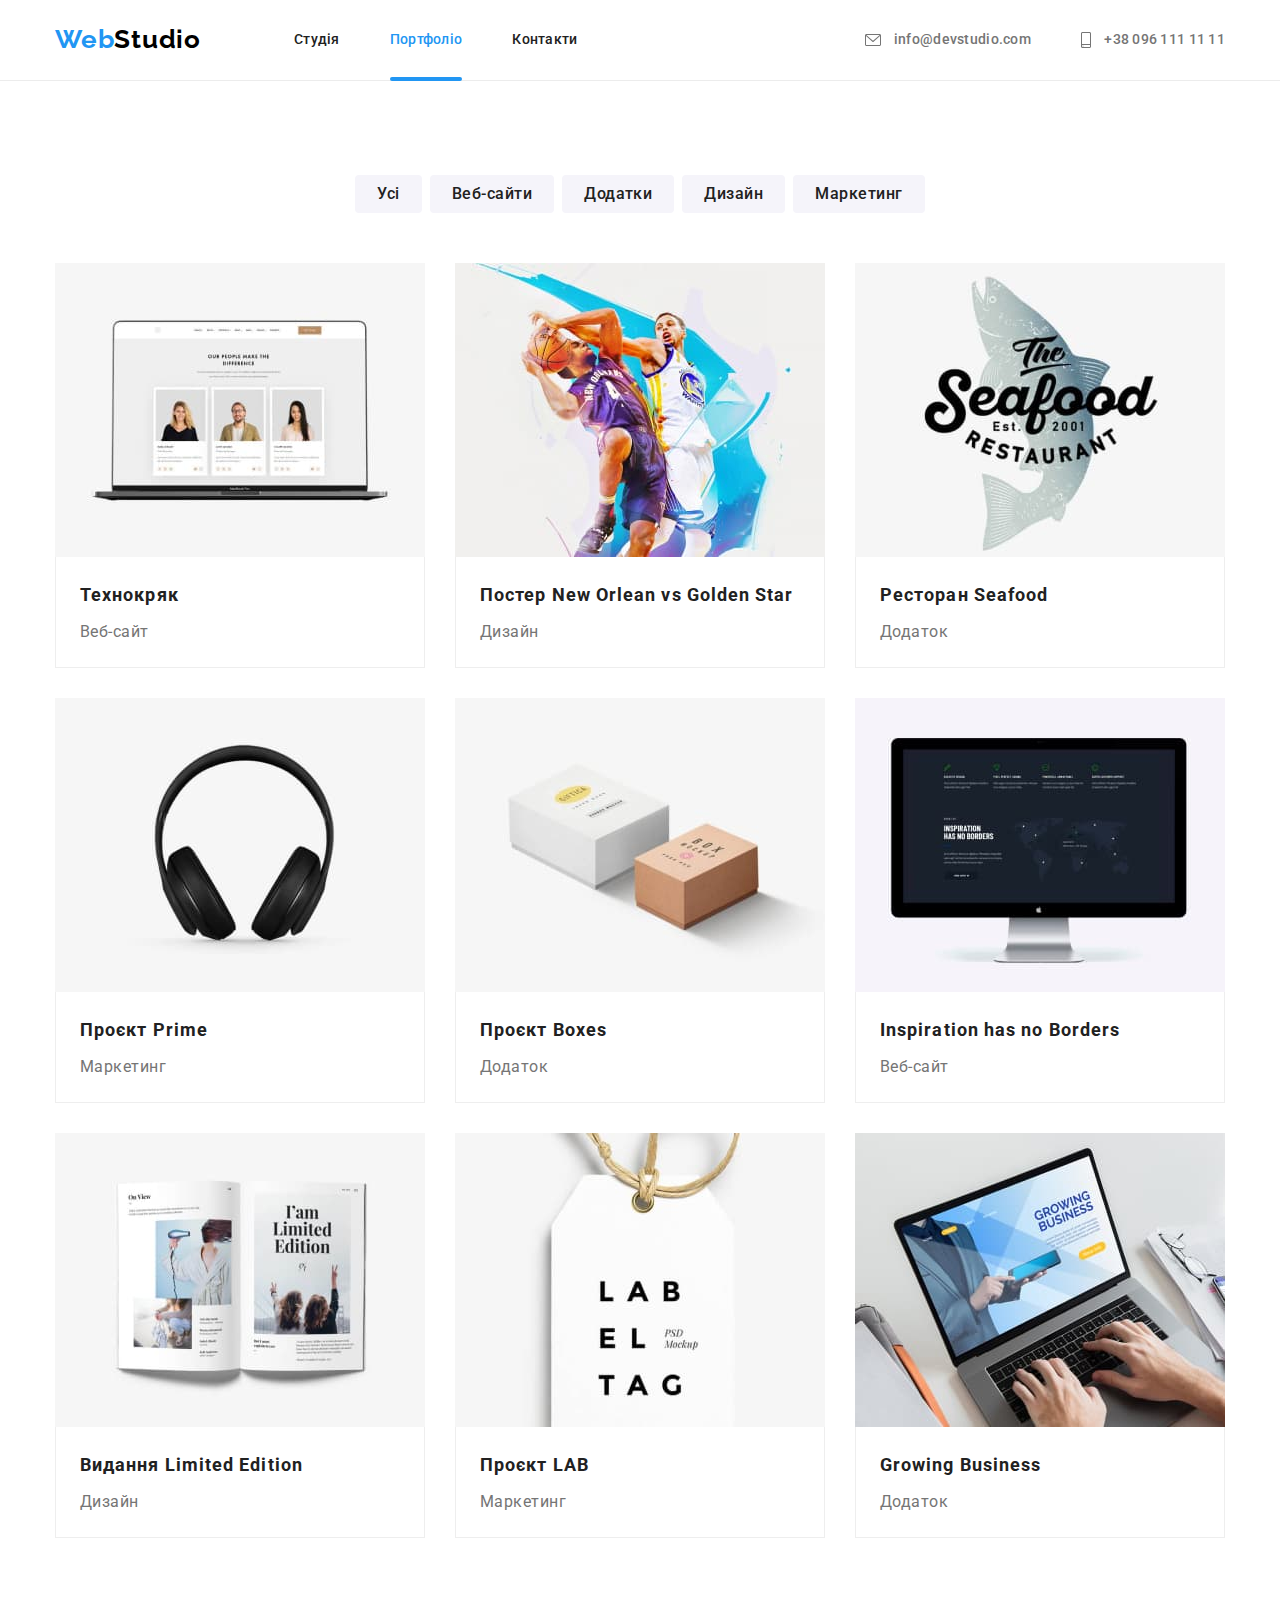
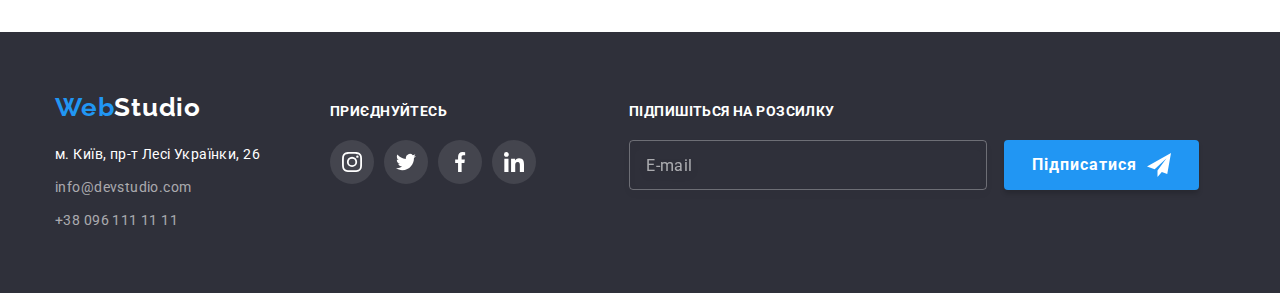
==== portfolio.html @ 767d123f "change html and css with bem" ====
<!DOCTYPE html>
<html lang="uk">

<head>
    <meta charset="UTF-8">
    <meta http-equiv="X-UA-Compatible" content="IE=edge">
    <meta name="viewport" content="width=device-width, initial-scale=1.0">
    <title>Portfolio</title>
    <link rel="preconnect" href="https://fonts.googleapis.com">
    <link rel="preconnect" href="https://fonts.gstatic.com" crossorigin>
    <link
        href="https://fonts.googleapis.com/css2?family=Raleway:wght@700&family=Roboto:wght@400;500;700;900&display=swap"
        rel="stylesheet">
    <link rel="stylesheet"
        href="https://cdnjs.cloudflare.com/ajax/libs/modern-normalize/1.0.0/modern-normalize.min.css">
    <link rel="stylesheet" href="./css/styles.css">

</head>

<body>
    <header class="header">
        <div class="container conteiner--nav">
            <!--Логотип та інша навігація-->
            <nav class="site-nav">
                <a class="logo logo--header" href="./index.html"><span class="logo__part">Web</span>Studio</a>
                <ul class="site-nav__list">
                    <li class="site-nav__item"><a class="site-nav__link" href="./index.html">Студія</a></li>
                    <li class="site-nav__item"><a class="site-nav__link current" href="./portfolio.html">Портфоліо</a></li>
                    <li class="site-nav__item"><a class="site-nav__link" href="#">Контакти</a></li>
                </ul>
            </nav>
            <!--Контакти-->
            <ul class="contacts">
                <li class="contacts__item">
                    <a class="contacts__link" href="mailto:info@devstudio.com">
                        <svg class="contacts__icon" width="16" height="12">
                            <use href="./images/icons.svg#icon-envelope"></use>
                        </svg>
                        info@devstudio.com
                    </a>
                </li>
                <li class="contacts__item">
                    <a class="contacts__link" href="tel:+380961111111">
                        <svg class="contacts__icon" width="10px" height="16px">
                            <use href="./images/icons.svg#icon-smartphone"></use>
                        </svg>
                        +38 096 111 11 11
                    </a>
                </li>
            </ul>
        </div>
    </header>
    <main>
        <section class="section">
            <div class="container">
                <!-- Фільтр -->
                <h1 class="visually-hidden">Портфоліо</h1>
                <ul class="project__filter">
                    <li><button class="button button--select" type="button">Усі</button></li>
                    <li><button class="button button--select" type="button">Веб-сайти</button></li>
                    <li><button class="button button--select" type="button">Додатки</button></li>
                    <li><button class="button button--select" type="button">Дизайн</button></li>
                    <li><button class="button button--select" type="button">Маркетинг</button></li>
                </ul>
                <!-- Картки проектів -->
                <ul class="project__portfolio">
                    <li class="project__item">
                        <a class="project__link" href="#">
                            <div class="project__thumb">
                                <p class="project__discription">Ресурс пропонує комплексні пропозиції з різним рівнем функціоналу та сервісів. Все це дозволить відвідувачу отримати вичерпні відомості про компанію чи приватну особу.</p>
                                <img src="./images/tehnokryak.jpg" alt="Зображення веб-сайту технокряк" width="370">
                            </div>
                            <div class="project__wrapper">
                                <h2 class="project__name">Технокряк</h2>
                                <p class="project__type">Веб-сайт</p>
                            </div>
                        </a>
                    </li>
                    <li class="project__item">
                        <a class="project__link" href="#">
                            <div class="project__thumb">
                                <p class="project__discription">Ресурс пропонує комплексні пропозиції з різним рівнем функціоналу та сервісів. Все це дозволить відвідувачу отримати вичерпні відомості про компанію чи приватну особу.</p>
                                <img src="./images/poster.jpg" alt="Дизайн постеру баскетболісти" width="370">
                            </div>
                            <div class="project__wrapper">
                                <h2 class="project__name">Постер New Orlean vs Golden Star</h2>
                                <p class="project__type">Дизайн</p>
                            </div>
                        </a>
                    </li>
                    <li class="project__item">
                        <a class="project__link" href="#">
                            <div class="project__thumb">
                                <p class="project__discription">Ресурс пропонує комплексні пропозиції з різним рівнем функціоналу та сервісів. Все це дозволить відвідувачу отримати вичерпні відомості про компанію чи приватну особу.</p>
                                <img src="./images/seefood.jpg" alt="Логотип ресторану" width="370">
                            </div>
                            <div class="project__wrapper">
                                <h2 class="project__name">Ресторан Seafood</h2>
                                <p class="project__type">Додаток</p>
                            </div>
                        </a>
                    </li>
                    <li class="project__item">
                        <a class="project__link" href="#">
                            <div class="project__thumb">
                                <p class="project__discription">Ресурс пропонує комплексні пропозиції з різним рівнем функціоналу та сервісів. Все це дозволить відвідувачу отримати вичерпні відомості про компанію чи приватну особу.</p>
                                <img src="./images/prime.jpg" alt="Навушники" width="370">
                            </div>
                            <div class="project__wrapper">
                                <h2 class="project__name">Проєкт Prime</h2>
                                <p class="project__type">Маркетинг</p>
                            </div>
                        </a>
                    </li>
                    <li class="project__item">
                        <a class="project__link" href="#">
                            <div class="project__thumb">
                                <p class="project__discription">Ресурс пропонує комплексні пропозиції з різним рівнем функціоналу та сервісів. Все це дозволить відвідувачу отримати вичерпні відомості про компанію чи приватну особу.</p>
                                <img src="./images/boxes.jpg" alt="Коробки" width="370">
                            </div>
                            <div class="project__wrapper">
                                <h2 class="project__name">Проєкт Boxes</h2>
                                <p class="project__type">Додаток</p>
                            </div>
                        </a>
                    </li>
                    <li class="project-item">
                        <a class="project__link" href="#">
                            <div class="project__thumb">
                                <p class="project__discription">Ресурс пропонує комплексні пропозиції з різним рівнем функціоналу та сервісів. Все це дозволить відвідувачу отримати вичерпні відомості про компанію чи приватну особу.</p>
                                <img src="./images/inspirations.jpg" alt="Веб-сайт на екрані монітора" width="370">
                            </div>
                            <div class="project__wrapper">
                                <h2 class="project__name">Inspiration has no Borders</h2>
                                <p class="project__type">Веб-сайт</p>
                            </div>
                        </a>
                    </li>
                    <li class="project__item">
                        <a class="project__link" href="#">
                            <div class="project__thumb">
                                <p class="project__discription">Ресурс пропонує комплексні пропозиції з різним рівнем функціоналу та сервісів. Все це дозволить відвідувачу отримати вичерпні відомості про компанію чи приватну особу.</p>
                                <img src="./images/edition.jpg" alt="Дизайн друкованого видання" width="370">
                            </div>
                            <div class="project__wrapper">
                                <h2 class="project__name">Видання Limited Edition</h2>
                                <p class="project__type">Дизайн</p>
                            </div>
                        </a>
                    </li>
                    <li class="project__item">
                        <a class="project__link" href="#">
                            <div class="project__thumb">
                                <p class="project__discription">Ресурс пропонує комплексні пропозиції з різним рівнем функціоналу та сервісів. Все це дозволить відвідувачу отримати вичерпні відомості про компанію чи приватну особу.</p>
                                <img src="./images/lab.jpg" alt="Зображення лейблу проєкту" width="370">
                            </div>
                            <div class="project__wrapper">
                                <h2 class="project__name">Проєкт LAB</h2>
                                <p class="project__type">Маркетинг</p>
                            </div>
                        </a>
                    </li>
                    <li class="project__item">
                        <a class="project__link" href="#">
                            <div class="project__thumb">
                                <p class="project__discription">Ресурс пропонує комплексні пропозиції з різним рівнем функціоналу та сервісів. Все це дозволить відвідувачу отримати вичерпні відомості про компанію чи приватну особу.</p>
                                <img src="./images/growing.jpg" alt="Зображення додатку про бізнес" width="370">
                            </div>
                            <div class="project__wrapper">
                                <h2 class="project__name">Growing Business</h2>
                                <p class="project__type">Додаток</p>
                            </div>
                        </a>
                    </li>
                </ul>
            </div>
        </section>
    </main>
    <footer class="footer">
        <div class="container">
            <div class="footer__content">
                <div>
                    <!--Логотип-->
                    <a class="logo logo--footer" href="./index.html"><span class="logo__part">Web</span>Studio</a>
                    <!--Адреса та контакти-->
                    <address class="address">
                    <ul class="address__list">
                        <li class="address__item">
                            <a class="address__map" href="https://goo.gl/maps/7AguyPVc6TsrLXyr5" target="_blank"
                                rel="noopener nofollow noreferrer">м. Київ, пр-т Лесі Українки, 26</a>
                        </li>
                        <li class="address__item">
                            <a class="address__contact" href="mailto:info@devstudio.com">info@devstudio.com</a>
                        </li>
                        <li class="address__item">
                            <a class="address__contact" href="tel:+380961111111">+38 096 111 11 11</a>
                        </li>
                    </ul>
                    </address> 
                </div>
                <div class="action">
                    <b class="action__title">приєднуйтесь</b>
                    <ul class="icon__list">
                        <li>
                            <a class="icon__network icon__network--footer" href="#" target="_blank" rel="noopener nofollow noreferrer" aria-label="Інстаграм">
                                <svg width="20px" height="20px">
                                    <use href="./images/icons.svg#icon-instagram"></use>
                                </svg>
                            </a>
                        </li>
                        <li>
                            <a class="icon__network icon__network--footer" href="#" target="_blank" rel="noopener nofollow noreferrer" aria-label="Твітер">
                                <svg width="20px" height="20px">
                                    <use href="./images/icons.svg#icon-twitter"></use>
                                </svg>
                            </a>
                        </li>
                        <li>
                            <a class="icon__network icon__network--footer" href="#" target="_blank" rel="noopener nofollow noreferrer" aria-label="Фейсбук">
                                <svg width="20px" height="20px">
                                    <use href="./images/icons.svg#icon-facebook"></use>
                                </svg>
                            </a>
                        </li>
                        <li>
                            <a class="icon__network icon__network--footer" href="#" target="_blank" rel="noopener nofollow noreferrer" aria-label="Лінкедін">
                                <svg width="20px" height="20px">
                                    <use href="./images/icons.svg#icon-linkedin"></use>
                                </svg>
                            </a>
                        </li>
                    </ul>
                </div>
                <div>
                    <form class="form">
                        <label class="form__label" for="mail">Підпишіться на розсилку</label>
                        <input class="form__input" id="mail" type="mail" name="mail" placeholder="E-mail">
                        <button class="button button--pic" type="submit">Підписатися</button> 
                    </form>
                </div>
            </div>        
        </div>
    </footer>     
</body>
</html>
---- css/styles.css ----
:root {
    --primary-bg-color: #FFFFFF;
    --secondary-bg-color: #F5F4FA;
    --hero-bg-color: #C4C4C4;
    --prymary-text-color: #212121;
    --secondary-text-color: #757575;
    --accent-color: #2196F3;
    --button-hover-color: #188CE8;
    --border-line: #ECECEC;
    --border-line-portfolio: #EEEEEE;
    --icon-color: #AFB1B8;
    --logo-accent: #000000;
    --footer-bg-color: #2F303A;
    --project-grid-gap: 30px;
    --cubic-bezier: cubic-bezier(0.4, 0, 0.2, 1);
}

body {
    font-family: "Roboto", "Montserrat", "Open Sans", sans-serif;
    color: var(--prymary-text-color);
    background-color: var(--primary-bg-color);
}

h1,
h2,
h3,
h4,
h5,
h6,
p,
ul {
    margin: 0;
}

ul {
    padding-left: 0;
}

img {
    display: block;
    max-width: 100%;
}

.header {
    border-bottom: 1px solid var(--border-line);
}

.container {
    width: 1200px;
    margin: 0 auto;
    padding-left: 15px;
    padding-right: 15px;
}

/* Хедер */
.conteiner--nav {
    display: flex;
    align-items: center;
}

.logo {
    text-decoration: none;
    font-family: "Raleway";
    font-weight: 700;
    font-size: 26px;
    line-height: 1.19;
    letter-spacing: 0.03em;
    color: var(--logo-accent);
}

.logo__part {
    color: var(--accent-color);
}

.logo--header {
    padding-top: 24px;
    padding-bottom: 25px;
}

/* Навігація хедер */
.site-nav {
    display: flex;
} 

.site-nav__list, 
.contacts {
    display: flex;
    list-style: none;
    column-gap: 50px;
}

.site-nav__list {
    margin-left: 93px;
}

.site-nav__link,
.contacts__link {
    display: block;
    padding: 32px 0;
    text-decoration: none;
    font-weight: 500;
    font-size: 14px;
    line-height: 1.14;
    letter-spacing: 0.02em;
    color: var(--prymary-text-color);
    transition: fill 250ms var(--cubic-bezier), 
        color 250ms var(--cubic-bezier);
}

.current {
    position: relative;
    color: var(--accent-color);
}

.site-nav__link.current::after {
    display: inline-block;
    content: " ";
    position: absolute;
    bottom: 0;
    left: 0;
    width: 100%;
    height: 4px;
    background: #2196F3;
    border-radius: 2px;
    transform: translateY(1px);
}

/* Контакти хедер */
.contacts__link {
    fill: var(--secondary-text-color);
    color: var(--secondary-text-color);
}

.contacts {
    margin-left: auto;
}

.site-nav__link:hover,
.site-nav__link:focus {
    color: var(--accent-color);
}

.contacts__icon {
    color: currentColor;
    vertical-align: middle;
    margin-right: 10px;
}

.contacts__link:hover,
.contacts__link:focus {
    fill: var(--accent-color);
    color: var(--accent-color);
}

/* Герой */
.section {
    padding: 94px 0;
}

.section--hero {
    padding: 200px 0;
    text-align: center;
}

.overlay {
    max-width: 1600px;
    height: 600px;
    margin-left: auto;
    margin-right: auto;
    background-color: var(--hero-bg-color);
    background-image: linear-gradient(rgb(47, 48, 58, 0.4), rgb(47, 48, 58, 0.4)),
        url(../images/heroimg.jpg);
}

.hero__title {
    width: 696px;
    margin-left: auto;
    margin-right: auto;
    margin-bottom: 30px;
    font-weight: 900;
    font-size: 44px;
    line-height: 1.36;
    letter-spacing: 0.06em;
    text-transform: uppercase;
    color: var(--primary-bg-color);
}

.button {
    padding: 10px 32px;
    border-radius: 4px;
    font-weight: 700;
    font-size: 16px;
    line-height: 1.88;
    letter-spacing: 0.06em;
    color: var(--primary-bg-color);
    background-color: var(--accent-color);
    box-shadow: 0px 4px 4px rgba(0, 0, 0, 0.15);
    border: transparent;
    cursor: pointer;
    transition: background-color 250ms var(--cubic-bezier);
}

.button:hover,
.button:focus {
    background-color: var(--button-hover-color);
}

/* Переваги компанії */
.section--feature {
    padding-bottom: calc(94px/2);
}

.visually-hidden {
    position: absolute;
    width: 1px;
    height: 1px;
    margin: -1px;
    border: 0;
    padding: 0;
    clip: rect (0 0 0 0);
    overflow: hidden;
}

.feature__icon {
    display: flex;
    align-items: center;
    justify-content: center;
    width: 270px;
    height: 120px;
    background-color: var(--secondary-bg-color);
    border-radius: 4px;
}

.feature__list,
.work__list,
.team__list {
    display: flex;
    list-style: none;
    gap: var(--project-grid-gap);
}

.feature__content {
    padding-top: 30px ;
}

.feature__item {
    flex-basis: calc((100%-90px)/4);
}

.feature__title {
    margin-bottom: 10px;
    font-size: 14px;
    line-height: 1.14;
    letter-spacing: 0.03em;
    text-transform: uppercase;
    color: var(--prymary-text-color);
}

.feature__discription {
    font-size: 14px;
    line-height: 1.71;
    letter-spacing: 0.03em;
    color: var(--secondary-text-color);
}

/* Чим ми займаємося */
.section--work {
    padding-top: calc(94px/2);
}

.work__title,
.team__title {
    margin-bottom: 50px;
    font-size: 36px;
    line-height: 1.17;
    text-align: center;
    letter-spacing: 0.03em;
    color: var(--prymary-text-color);
}

.work__thumb {
    width: 370px;
    height: 294px;
    position: relative;
}

.work__about {
    position: absolute;
    width: 370px;
    height: 70px;
    bottom: 0;
    left: 0;
    text-align: center;
    padding: 27px 10px;
    font-weight: 700;
    font-size: 14px;
    line-height: 1.14;
    text-align: center;
    letter-spacing: 0.03em;
    text-transform: uppercase;
    color: var(--primary-bg-color);
    background-color: rgba(47, 48, 58, 0.8);
}

/* Наша команда */
.section--team {
    background-color: var(--secondary-bg-color);
}

.team__item {
    text-align: center;
    background: var(--primary-bg-color);
    box-shadow: 0px 1px 3px rgba(0, 0, 0, 0.12), 
        0px 1px 1px rgba(0, 0, 0, 0.14), 
        0px 2px 1px rgba(0, 0, 0, 0.2);
    border-radius: 0px 0px 4px 4px;
}

.team__wrapper {
    padding: 30px 32px;
}
.team__list {
    flex-wrap: wrap;
}
.team__name {
    margin-bottom: 10px;
    font-weight: 500;
    font-size: 16px;
    line-height: 1.19;
    letter-spacing: 0.03em;
    color: var(--prymary-text-color);
}

.team__position {
    margin-bottom: 16px;
    font-size: 16px;
    line-height: 1.19;
    letter-spacing: 0.03em;
    color: var(--secondary-text-color);
}

.icon__list {
    list-style: none;
    display: flex;
    gap: 10px;
}

.icon__network {
    display: flex;
    align-items: center;
    justify-content: center;
    width: 44px;
    height: 44px;
    border-radius: 50%;  
    fill: var(--icon-color);
    transition: background-color 250ms var(--cubic-bezier), 
        fill 250ms var(--cubic-bezier);
} 

.icon__network:hover,
.icon__network:focus {
    background-color: var(--accent-color);
    fill: var(--primary-bg-color);
}

/* Постійні клієнти */
.client__title {
    margin-bottom: 50px;
    font-size: 36px;
    line-height: 1.17;
    text-align: center;
    letter-spacing: 0.03em;
    color: var(--prymary-text-color);
}

.client__list {
    list-style: none;
    display: flex;
    gap: 30px;
}

.client__icon {
    display: flex;
    align-items: center;
    justify-content: center;
    width: 170px;
    height: 92px;
    border: 1px solid var(--icon-color);
    border-radius: 4px;
    fill: var(--icon-color);
    transition: fill 250ms var(--cubic-bezier),
         border 250ms var(--cubic-bezier);
}

.client__icon:hover,
.client__icon:focus {
    fill: var(--accent-color);
    border: 1px solid var(--accent-color);
}

/* Футер */
.footer {
    padding: 60px 0;
    background-color: var(--footer-bg-color);
}

.footer__content {
    display: flex;
    align-items: baseline;
}

.footer__location {
    width: 231px;
}

.logo--footer {
    color: var(--primary-bg-color);
}

.address {
    margin-top: 20px;
}

.address__list {
    list-style: none;
}

.address__map,
.address__contact {
    font-size: 14px;
    line-height: 1.71;
    letter-spacing: 0.03em;
    text-decoration: none;
    font-style: normal;
}

.address__map {
    color: var(--primary-bg-color);
    transition: color 250ms var(--cubic-bezier);
}

.address__item:not(:first-child) {
    margin-top: 9px;
}

.address__contact {
    color: rgba(255, 255, 255, 0.6);
    transition: color 250ms var(--cubic-bezier);
}

.address__map:hover,
.address__map:focus,
.address__contact:hover,
.address__contact:focus {
    color: var(--accent-color);
}

.action {
    margin-left: 70px;
    margin-right: 93px;
} 

.action__title {
    display: block;
    margin-bottom: 20px;
    font-size: 14px;
    line-height: 1.14;
    letter-spacing: 0.03em;
    text-transform: uppercase;
    color: var(--primary-bg-color);
}

.form {
    width: 570px;
    position: relative;
}

.form__label {
    display: block;
    margin-bottom: 20px;
    font-weight: 700;
    font-size: 14px;
    line-height: 1.14;
    letter-spacing: 0.03em;
    text-transform: uppercase;
    color: var(--primary-bg-color); 
}

.form__input {
    width: 358px;
    height: 50px;
    padding: 15px 0 15px 16px;
    border: 1px solid rgba(255, 255, 255, 0.3);
    filter: drop-shadow(0px 4px 4px rgba(0, 0, 0, 0.15));
    border-radius: 4px;
    background-color: transparent;
    transition: border-color 250ms linear;
}

.form__input:hover,
.form__input:focus {
    border-color: var(--accent-color);
}

.form__input::placeholder {
    display: flex;
    align-items: center;
    font-size: 16px;
    line-height: 1.25;
    letter-spacing: 0.03em;
    color: rgba(255, 255, 255, 0.6);
}

.form__input:focus {
    color: var(--primary-bg-color);
    outline: var(--accent-color);
    padding-left: 16px;
    font-size: 16px;
    line-height: 1.25;
    letter-spacing: 0.03em;
}

.button--pic {
    position: absolute;
    bottom: 0;
    right: 0; 
    display: flex;
    align-items: center;
    text-align: center;
    padding: 10px 28px;
    background-color: var(--accent-color);
    box-shadow: 0px 4px 4px rgba(0, 0, 0, 0.15);
    border-radius: 4px;
    border: transparent;
    font-weight: 700;
    font-size: 16px;
    line-height: 1.88;
    letter-spacing: 0.06em;
    color: var(--primary-bg-color);
    cursor: pointer;
    transition: background-color 250ms var(--cubic-bezier);
}

.button--pic::after {
    content: " ";
    display: inline-block;
    width: 24px;
    height: 24px;
    margin-left: 10px;
    background-image: url(../images/send.svg);
}

.button--pic:hover,
.button--pic:focus {
    background-color: var(--button-hover-color);
}

/* Портфоліо фільтр */
.project__filter {
    display: flex;
    list-style: none;
    justify-content: center;
    margin-bottom: 50px;
    gap: 8px;
}

.button--select {
    padding: 6px 22px;
    font-weight: 500;
    line-height: 1.62;
    letter-spacing: 0.03em;
    color: var(--prymary-text-color);
    background: var(--secondary-bg-color);
    box-shadow: none;
    transition: color 250ms var(--cubic-bezier),
        background-color 250ms var(--cubic-bezier),
        box-shadow 250ms var(--cubic-bezier);
}

.button--select:hover,
.button--select:focus {
    color: var(--primary-bg-color);
    background-color: var(--accent-color);
    box-shadow: 0px 3px 1px rgba(0, 0, 0, 0.1), 
        0px 1px 2px rgba(0, 0, 0, 0.08), 
        0px 2px 2px rgba(0, 0, 0, 0.12);
}

.icon__network--footer {
    display: flex;
    align-items: center;
    justify-content: center;
    width: 44px;
    height: 44px;
    border-radius: 50%;  
    fill: var(--primary-bg-color);
    background-color: rgba(255, 255, 255, 0.1);
    transition: background-color 250ms var(--cubic-bezier);
}

.icon__network--footer:hover,
.icon__network--footer:focus {
    background-color: var(--accent-color);
}

/* Портфоліо картки проектів */
.project__portfolio {
    list-style: none;
    display: flex;
    flex-wrap: wrap;
    gap: var(--project-grid-gap);
}

.project__thumb {
    position: relative;
    overflow: hidden;
}

.project__thumb::before {
    display: block;
    content: " ";
    position: absolute;
    top: 0;
    left: 0;
    width: 100%;
    height: 100%;
    background-color: rgba(33, 150, 243, 0.9);
    opacity: 0;
    transition: opacity 250ms var(--cubic-bezier),
        transform 250ms var(--cubic-bezier);
    transform: translateY(100%); 
}

.project__link:hover .project__thumb::before,
.project__link:focus .project__thumb::before {
    opacity: 1;
    transform: translateY(0);
}

.project__discription {
    position: absolute;
    font-size: 18px;
    line-height: 1.56;
    letter-spacing: 0.03em;
    color: var(--primary-bg-color);
    padding: 63px 24px;
    opacity: 0;
    transform: translateY(100%);  
    transition: opacity 250ms var(--cubic-bezier),
        transform 250ms var(--cubic-bezier)
   
}

.project__link:hover .project__discription,
.project__link:focus .project__discription {
    opacity: 1;
    transform: translateY(0);
}

.project__link {
    display: block;
    text-decoration: none;
    background-color: var(--primary-bg-color);
    transition: box-shadow 250ms var(--cubic-bezier);
}

.project__link:hover,
.project__link:focus {
    box-shadow: 0px 1px 1px rgba(0, 0, 0, 0.12), 
        0px 4px 4px rgba(0, 0, 0, 0.06), 
        1px 4px 6px rgba(0, 0, 0, 0.16);
}

.project__wrapper {
    padding: 20px 24px;
    border-right: 1px solid var(--border-line-portfolio);
    border-bottom: 1px solid var(--border-line-portfolio);
    border-left: 1px solid var(--border-line-portfolio);
} 

.project__name {
    margin-bottom: 4px;
    font-size: 18px;
    line-height: 2;
    letter-spacing: 0.06em;
    color: var(--prymary-text-color);
}

.project__type {
    font-size: 16px;
    line-height: 1.88;
    letter-spacing: 0.03em;
    color: var(--secondary-text-color);
}

/* Модальне вікно */
.backdrop {
    position: fixed;
    top: 0;
    left: 0;
    width: 100%;
    height: 100%;
    background-color: rgba(0, 0, 0, 0.2);
    opacity: 1;
    transition: opacity 250ms var(--cubic-bezier); 
}

.backdrop.is-hidden {
    opacity: 0;
    pointer-events: none;
    visibility: hidden;
}

.modal {
    position: absolute;
    top: 50%;
    left: 50%;
    min-width: 528px;
    min-height: 581px;
    padding: 40px;
    background-color: var(--primary-bg-color);
    box-shadow: 0px 1px 3px rgba(0, 0, 0, 0.12), 
        0px 1px 1px rgba(0, 0, 0, 0.14), 
        0px 2px 1px rgba(0, 0, 0, 0.2);
    border-radius: 4px;
    opacity: 1;  
    transform: translate(-50%, -50%) scale(1.1);
    transition: transform 250ms var(--cubic-bezier),
        opacity 250ms var(--cubic-bezier), 
        visibility 250ms var(--cubic-bezier);
}

.backdrop.is-hidden .modal {
    opacity: 0; 
    transform: translate(-50%, -50%) scale(1);
    visibility: hidden;
}

.modal__close {
    display: flex; 
    align-items: center;
    justify-content: center;
    position: absolute;
    top: 8px;
    right: 8px;
    width: 30px;
    height: 30px;
    border-radius: 50%;
    fill: var(--logo-accent);
    background-color: var(--primary-bg-color);
    border: 1px solid rgba(0, 0, 0, 0.1);
    cursor: pointer;
    transition: fill 250ms var(--cubic-bezier);
}

.modal__close:hover,
.modal__close:focus {
    fill: var(--accent-color)
}

.no-scroll {
    overflow: hidden;
}

.form__modal {
    width: 448px;
    text-align: center;
}

.form__group {
    margin-bottom: 20px;
}

.form__title {
    display: inline-block;
    margin-bottom: 12px;
    font-size: 20px;
    line-height: 23px;
    letter-spacing: 0.03em;
    color: var(--prymary-text-color);
}

.form__marker {
    position: relative;
    display: block;
    text-align: left;
    font-size: 12px;
    line-height: 1.17;
    letter-spacing: 0.01em;
    color: var(--secondary-text-color);
}

.form__marker:not(:last-child) {
    margin-bottom: 10px;
}

.form__marker:last-child {
    margin-bottom: 20px;
}

.form__entry, 
.form__textarea {
    display: block;
    width: 100%;
    padding: 11px 12px;
    border: 1px solid rgba(33, 33, 33, 0.2);
    border-radius: 4px;
    cursor: pointer;
}

.form__entry {
    padding-left: 42px;
    margin-top: 4px;
    transition: border 250ms var(--cubic-bezier);
}

.form__icon {
    position: absolute;
    top: 50%;
    left: 12px;
    transition: fill 250ms var(--cubic-bezier);
}

.form__entry:focus {
    outline: none;
    border: 1px solid var(--accent-color);
}

.form__entry:focus + .form__icon {
    fill: var(--accent-color);
} 

.form__textarea {   
    padding: 12px 16px;
    margin-top: 4px;
    transition: border 250ms var(--cubic-bezier);
    color: currentColor;
    resize: none;
}

.form__textarea:focus {
    outline: none;
    border: 1px solid var(--accent-color);
}

.form__textarea::placeholder {
    font-size: 12px;
    line-height: 1.17;
    letter-spacing: 0.01em;
    color: rgba(117, 117, 117, 0.5);
}

.checkbox {
   appearance: none;
   outline: none;
} 

.checkbox__label {
    position: relative;
    margin-bottom: 30px;
    display: inline-flex;
    align-items: center;
    justify-content: center;
    font-size: 14px;
    line-height: 1.71;
    letter-spacing: 0.03em;
    color: var(--secondary-text-color);
}

.checkbox__link {
    font-size: 14px;
    line-height: 1.71;
    letter-spacing: 0.03em;
    text-decoration-line: underline;
    color: var(--accent-color);
}

.checkbox__icon svg{
    visibility: hidden;
    display: flex;
    align-items: center;
    justify-content: center;
    position: absolute;
    top: 3px;
    left: -13px;
    width: 16px;
    height: 15px;
    border-radius: 2px;
    background-color: var(--accent-color);
    background-size: cover;
} 

.checkbox:focus + .checkbox__icon {
   outline: 2px solid var(--accent-color);
}

.checkbox__icon {
    margin-top: -4px;
    margin-left: -13px;
    margin-right: 7px;
    width: 16px;
    height: 15px;
    border: 2px solid var(--prymary-text-color);
    border-radius: 2px;
    background-color: var(--primary-bg-color);
}

.checkbox:checked + .checkbox__icon svg {
    visibility: visible;
}

.checkbox:checked + .checkbox__icon {
    outline: none;
}

.button--send {
    padding: 10px 52px;
    font-family: 'Roboto';
    font-weight: 700;
    font-size: 16px;
    line-height: 1.88;
    display: inline-block;
    align-items: center;
    text-align: center;
    letter-spacing: 0.06em;
    color: var(--primary-bg-color);
    background-color: var(--accent-color);
    box-shadow: 0px 4px 4px rgba(0, 0, 0, 0.15);
    border-radius: 4px;
    cursor: pointer;
    transition: background-color 250ms var(--cubic-bezier);
}

.button--send:hover,
.button--send:focus {
    background-color: var(--button-hover-color);
}
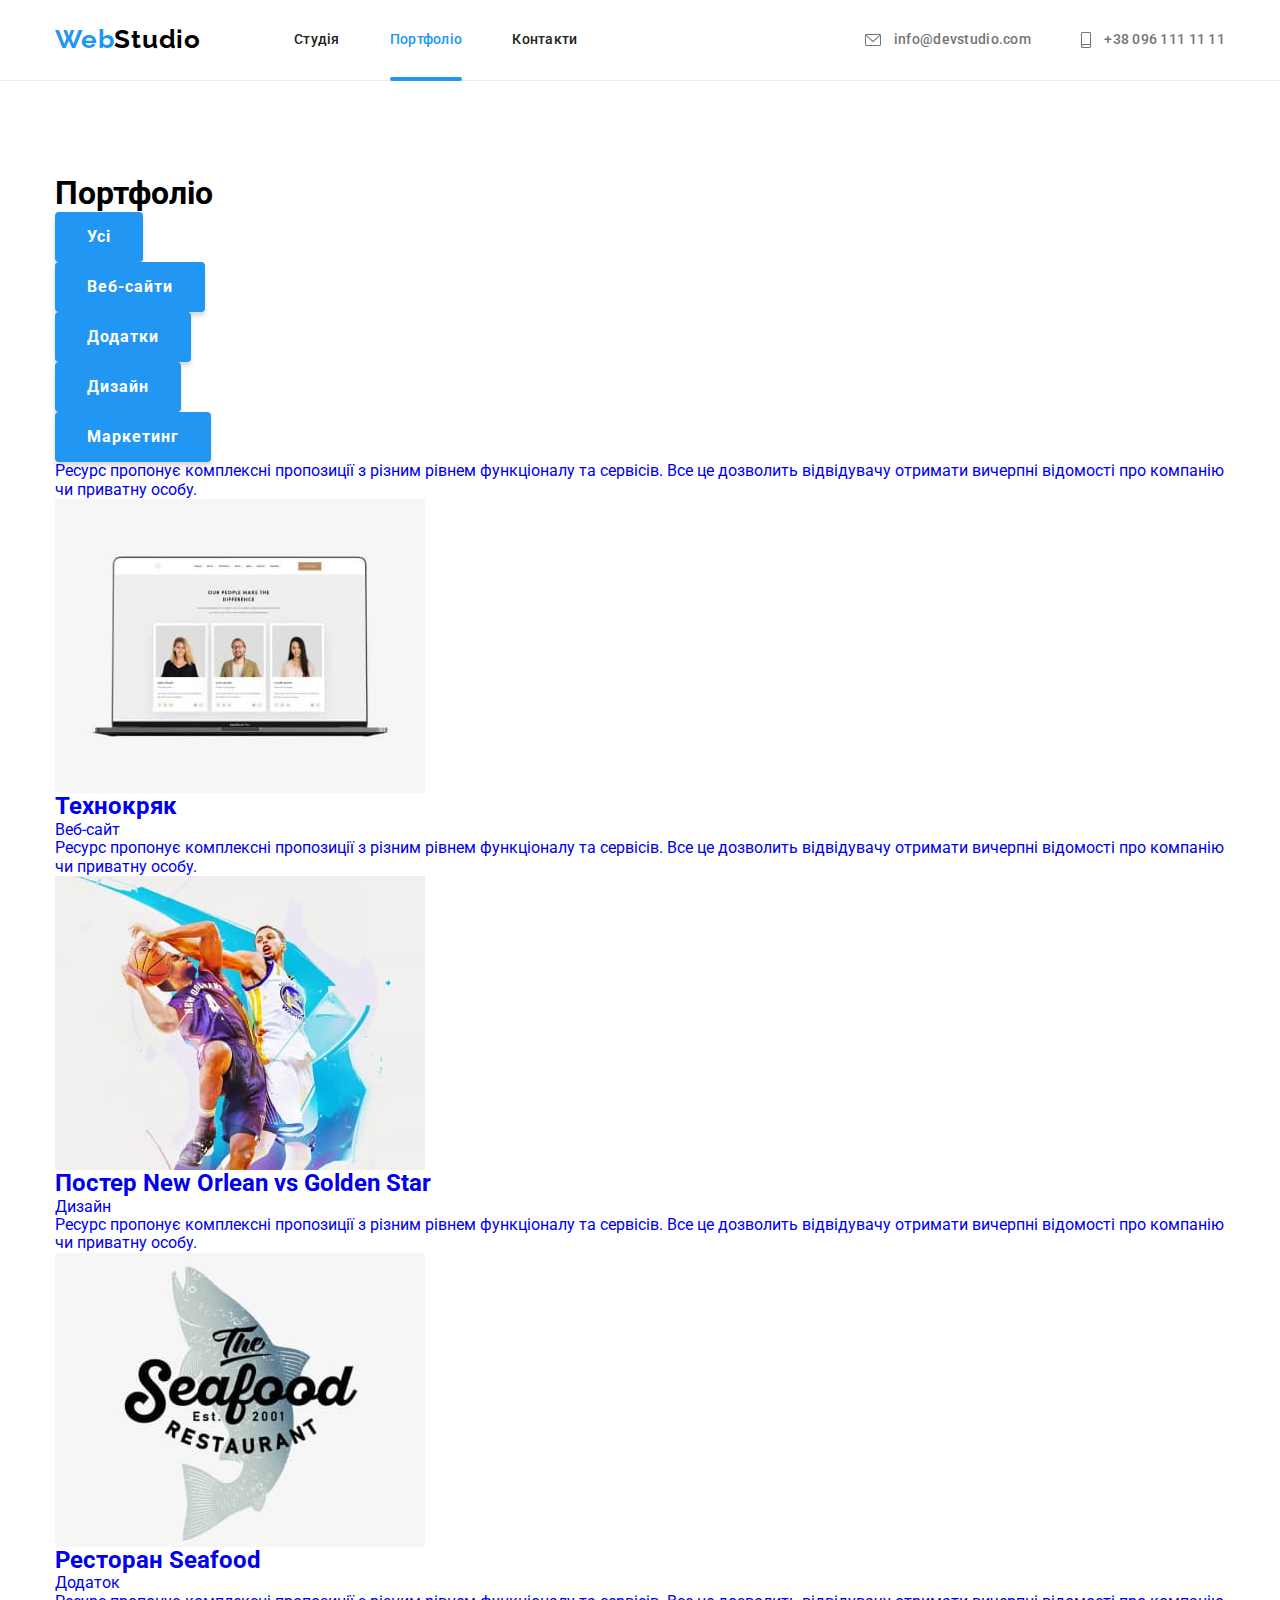
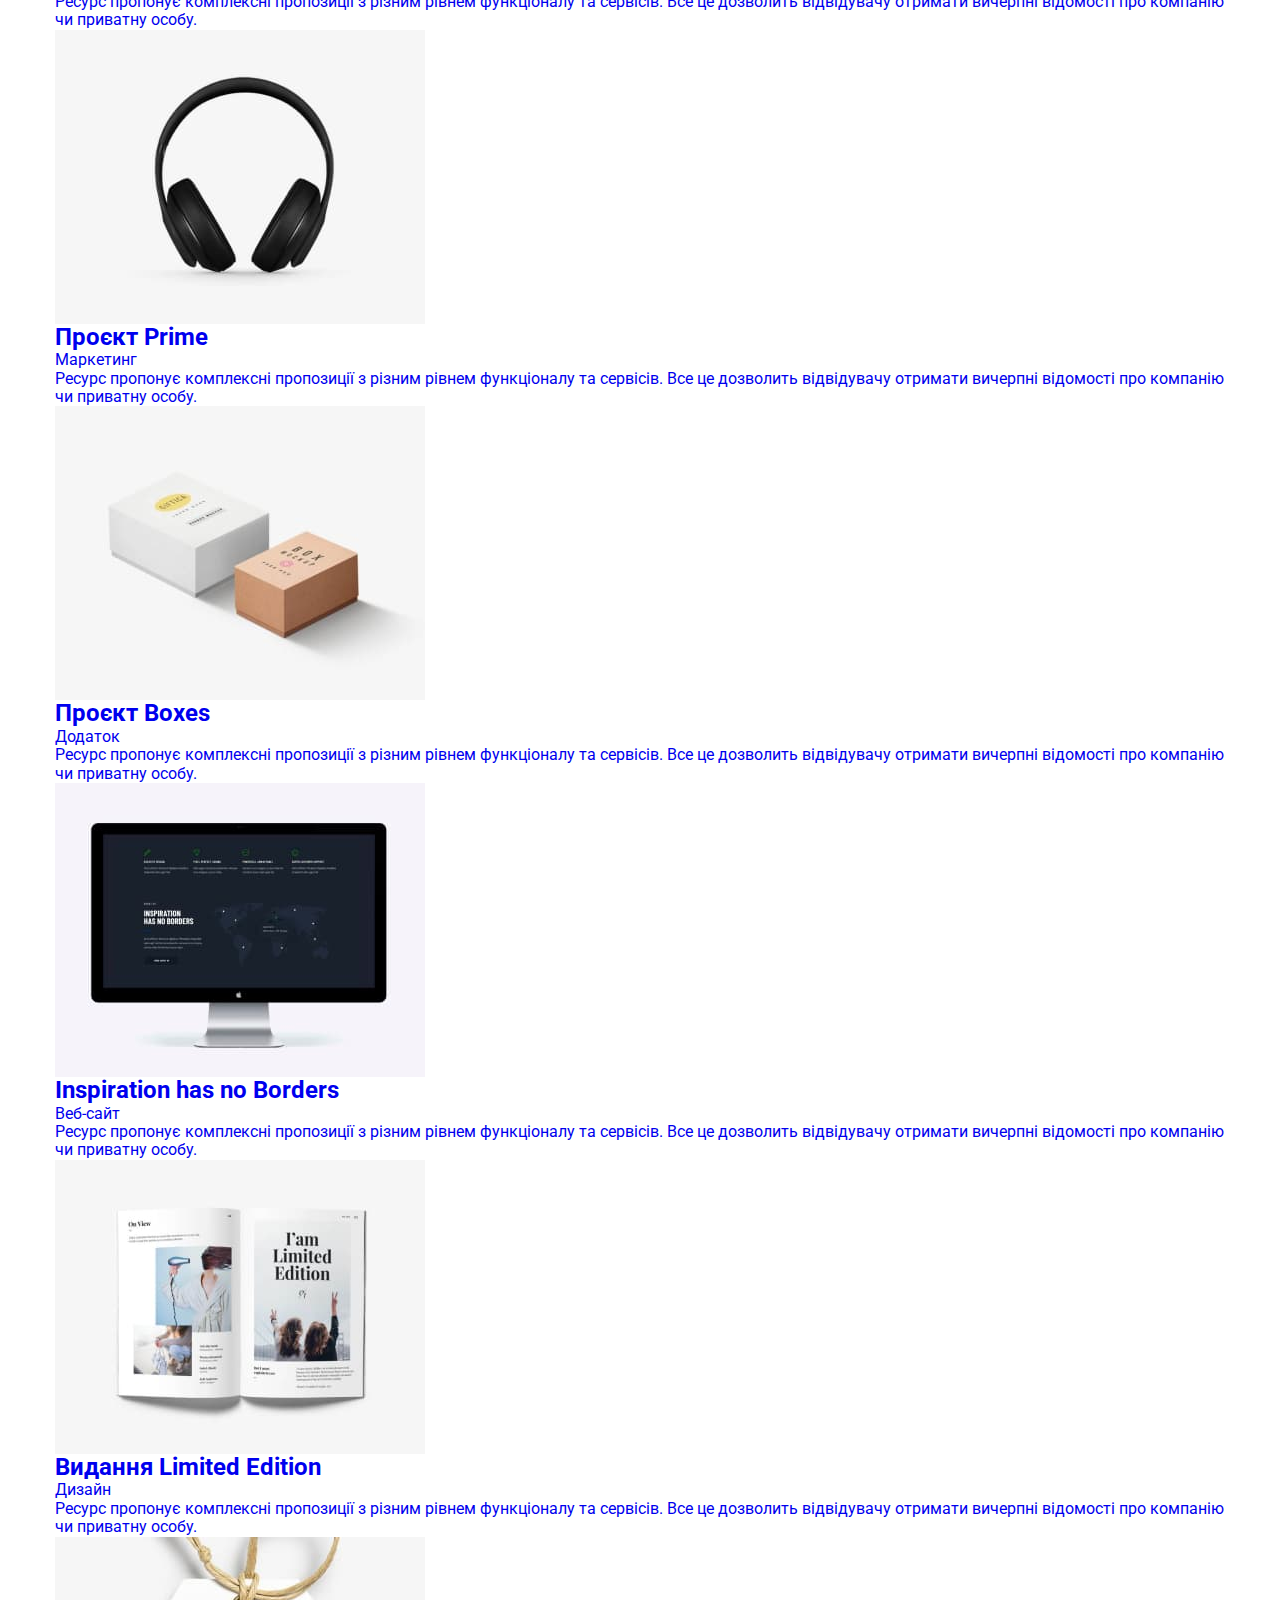
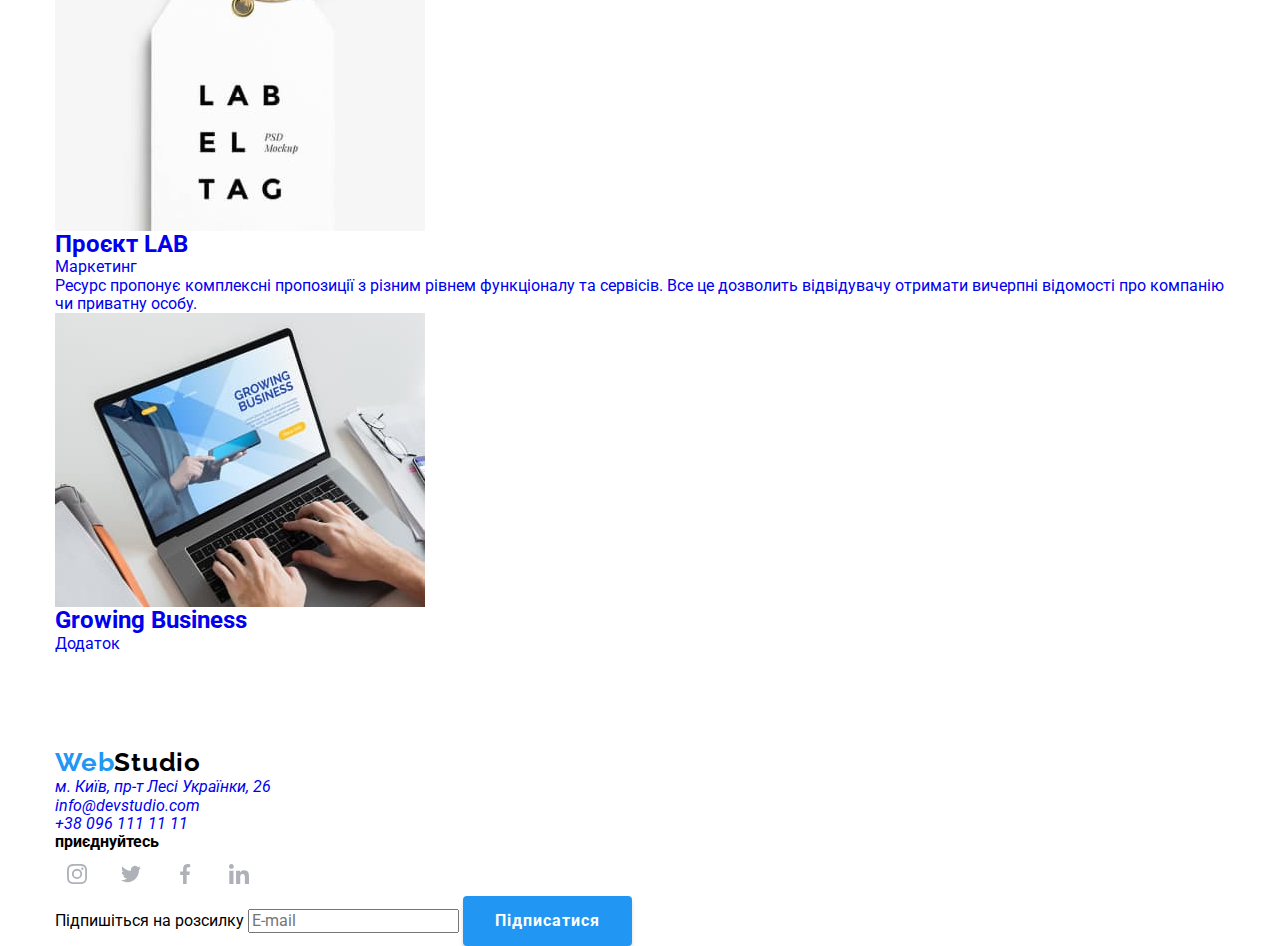
==== commit e7336cd7: "compiled part of scss file" ====
--- a/portfolio.html
+++ b/portfolio.html
@@ -13,13 +13,13 @@
         rel="stylesheet">
     <link rel="stylesheet"
         href="https://cdnjs.cloudflare.com/ajax/libs/modern-normalize/1.0.0/modern-normalize.min.css">
-    <link rel="stylesheet" href="./css/styles.css">
+    <link rel="stylesheet" href="./css/main.min.css">
 
 </head>
 
 <body>
     <header class="header">
-        <div class="container conteiner--nav">
+        <div class="container container--nav">
             <!--Логотип та інша навігація-->
             <nav class="site-nav">
                 <a class="logo logo--header" href="./index.html"><span class="logo__part">Web</span>Studio</a>
--- a/css/main.min.css
+++ b/css/main.min.css
@@ -0,0 +1 @@
+body{font-family:"Roboto","Montserrat","Open Sans",sans-serif;color:var(--prymary-text-color);background-color:var(--primary-bg-color)}h1,h2,h3,h4,h5,h6,p,ul{margin:0}ul,li{padding-left:0;list-style:none}img{display:block;max-width:100%}a{text-decoration:none;display:block}button{cursor:pointer}.site-nav__link.current::after{content:" ";display:inline-block;position:absolute}.container{width:1200px;margin:0 auto;padding-left:15px;padding-right:15px}.contacts__link,.site-nav__link{padding:32px 0;font-weight:500;font-size:14px;line-height:1.14;letter-spacing:.02em}.section{padding:94px 0}.feature__title--visually-hidden{position:absolute;width:1px;height:1px;margin:-1px;border:0;padding:0;clip:rect 0 0 0 0;overflow:hidden}.team__title,.work__title{margin-bottom:50px;font-size:36px;line-height:1.17;text-align:center;letter-spacing:.03em;color:#212121}.header{border-bottom:1px solid #ececec}.container--nav{display:-webkit-box;display:-ms-flexbox;display:flex;-webkit-box-align:center;-ms-flex-align:center;align-items:center}.logo{font-family:"Raleway";font-weight:700;font-size:26px;line-height:1.19;letter-spacing:.03em;color:#000}.logo--header{padding-top:24px;padding-bottom:25px}.logo__part{color:#2196f3}.site-nav{display:-webkit-box;display:-ms-flexbox;display:flex;-webkit-box-align:center;-ms-flex-align:center;align-items:center}.site-nav__list{display:-webkit-box;display:-ms-flexbox;display:flex;-webkit-box-align:center;-ms-flex-align:center;align-items:center;gap:50px;margin-left:93px}.site-nav__link{color:#212121;-webkit-transition:color 250ms cubic-bezier(0.4, 0, 0.2, 1);transition:color 250ms cubic-bezier(0.4, 0, 0.2, 1);-webkit-transition:fill 250ms cubic-bezier(0.4, 0, 0.2, 1);transition:fill 250ms cubic-bezier(0.4, 0, 0.2, 1)}.site-nav__link:hover,.site-nav__link:focus{color:#2196f3}.site-nav__link.current::after{bottom:0;left:0;width:100%;height:4px;background:#2196f3;border-radius:2px;-webkit-transform:translateY(1px);transform:translateY(1px)}.current{position:relative;color:#2196f3}.contacts{display:-webkit-box;display:-ms-flexbox;display:flex;-webkit-box-align:center;-ms-flex-align:center;align-items:center;margin-left:auto;gap:50px}.contacts__icon{color:currentColor;vertical-align:middle;margin-right:10px}.contacts__link{fill:#757575;color:#757575;-webkit-transition:color 250ms cubic-bezier(0.4, 0, 0.2, 1);transition:color 250ms cubic-bezier(0.4, 0, 0.2, 1);-webkit-transition:fill 250ms cubic-bezier(0.4, 0, 0.2, 1);transition:fill 250ms cubic-bezier(0.4, 0, 0.2, 1)}.contacts__link:hover,.contacts__link:focus{fill:#2196f3;color:#2196f3}.section--hero{padding:200px 0;text-align:center}.overlay{max-width:1600px;height:600px;margin-left:auto;margin-right:auto;background-color:#c4c4c4;background-image:-webkit-gradient(linear, left top, left bottom, from(rgba(47, 48, 58, 0.4)), to(rgba(47, 48, 58, 0.4))),url(../images/heroimg.jpg);background-image:linear-gradient(rgba(47, 48, 58, 0.4), rgba(47, 48, 58, 0.4)),url(../images/heroimg.jpg)}.hero__title{width:696px;margin-left:auto;margin-right:auto;margin-bottom:30px;font-weight:900;font-size:44px;line-height:1.36;letter-spacing:.06em;text-transform:uppercase;color:#fff}.button{padding:10px 32px;border-radius:4px;font-weight:700;font-size:16px;line-height:1.88;letter-spacing:.06em;color:#fff;background-color:#2196f3;-webkit-box-shadow:0px 4px 4px rgba(0,0,0,.15);box-shadow:0px 4px 4px rgba(0,0,0,.15);border:rgba(0,0,0,0);-webkit-transition:background-color 250ms cubic-bezier(0.4, 0, 0.2, 1);transition:background-color 250ms cubic-bezier(0.4, 0, 0.2, 1)}.button:hover,.button:focus{background-color:#188ce8}.section--feature{padding-bottom:47px}.feature__list{display:-webkit-box;display:-ms-flexbox;display:flex;-webkit-box-align:baseline;-ms-flex-align:baseline;align-items:baseline;gap:30px}.feature__item{-ms-flex-preferred-size:calc((100% - 90px)/4);flex-basis:calc((100% - 90px)/4)}.feature__icon{display:-webkit-box;display:-ms-flexbox;display:flex;-webkit-box-align:center;-ms-flex-align:center;align-items:center;-webkit-box-pack:center;-ms-flex-pack:center;justify-content:center;width:270px;height:120px;background-color:#f5f4fa;border-radius:4px}.feature__content{padding-top:30px}.feature__naming{margin-bottom:10px;font-size:14px;line-height:1.14;letter-spacing:.03em;text-transform:uppercase;color:#212121}.feature__discription{font-size:14px;line-height:1.71;letter-spacing:.03em;color:#757575}.section--work{padding-top:47px}.work__list{display:-webkit-box;display:-ms-flexbox;display:flex;-webkit-box-align:center;-ms-flex-align:center;align-items:center;gap:30px}.work__thumb{width:370px;height:294px;position:relative}.work__about{position:absolute;width:370px;height:70px;bottom:0;left:0;text-align:center;padding:27px 10px;font-weight:700;font-size:14px;line-height:1.14;text-align:center;letter-spacing:.03em;text-transform:uppercase;color:#fff;background-color:rgba(47,48,58,.8)}.section--team{background-color:#f5f4fa}.team__list{display:-webkit-box;display:-ms-flexbox;display:flex;-webkit-box-align:center;-ms-flex-align:center;align-items:center;-ms-flex-wrap:wrap;flex-wrap:wrap;gap:30px}.team__item{text-align:center;background:#fff;-webkit-box-shadow:0px 1px 3px rgba(0,0,0,.12),0px 1px 1px rgba(0,0,0,.14),0px 2px 1px rgba(0,0,0,.2);box-shadow:0px 1px 3px rgba(0,0,0,.12),0px 1px 1px rgba(0,0,0,.14),0px 2px 1px rgba(0,0,0,.2);border-radius:0px 0px 4px 4px}.team__wrapper{padding:30px 32px}.team__name{margin-bottom:10px;font-weight:500;font-size:16px;line-height:1.19;letter-spacing:.03em;color:#212121}.team__position{margin-bottom:16px;font-size:16px;line-height:1.19;letter-spacing:.03em;color:#757575}.icon__list{display:-webkit-box;display:-ms-flexbox;display:flex;-webkit-box-align:center;-ms-flex-align:center;align-items:center;gap:10px}.icon__network{display:-webkit-box;display:-ms-flexbox;display:flex;-webkit-box-align:center;-ms-flex-align:center;align-items:center;-webkit-box-pack:center;-ms-flex-pack:center;justify-content:center;width:44px;height:44px;border-radius:50%;fill:#afb1b8;-webkit-transition:background-color 250ms cubic-bezier(0.4, 0, 0.2, 1);transition:background-color 250ms cubic-bezier(0.4, 0, 0.2, 1);-webkit-transition:fill 250ms cubic-bezier(0.4, 0, 0.2, 1);transition:fill 250ms cubic-bezier(0.4, 0, 0.2, 1)}.icon__network:hover,.icon__network:focus{background-color:#2196f3;fill:#fff}.client__title{margin-bottom:50px;font-size:36px;line-height:1.17;text-align:center;letter-spacing:.03em;color:#212121}.client__list{display:-webkit-box;display:-ms-flexbox;display:flex;-webkit-box-align:center;-ms-flex-align:center;align-items:center;gap:30px}.client__icon{display:-webkit-box;display:-ms-flexbox;display:flex;-webkit-box-align:center;-ms-flex-align:center;align-items:center;-webkit-box-pack:center;-ms-flex-pack:center;justify-content:center;width:170px;height:92px;border:1px solid #afb1b8;border-radius:4px;fill:#afb1b8;-webkit-transition:fill 250ms cubic-bezier(0.4, 0, 0.2, 1);transition:fill 250ms cubic-bezier(0.4, 0, 0.2, 1);-webkit-transition:border 250ms cubic-bezier(0.4, 0, 0.2, 1);transition:border 250ms cubic-bezier(0.4, 0, 0.2, 1)}.client__icon:hover,.client__icon:focus{fill:#2196f3;border:1px solid #2196f3}/*# sourceMappingURL=main.min.css.map */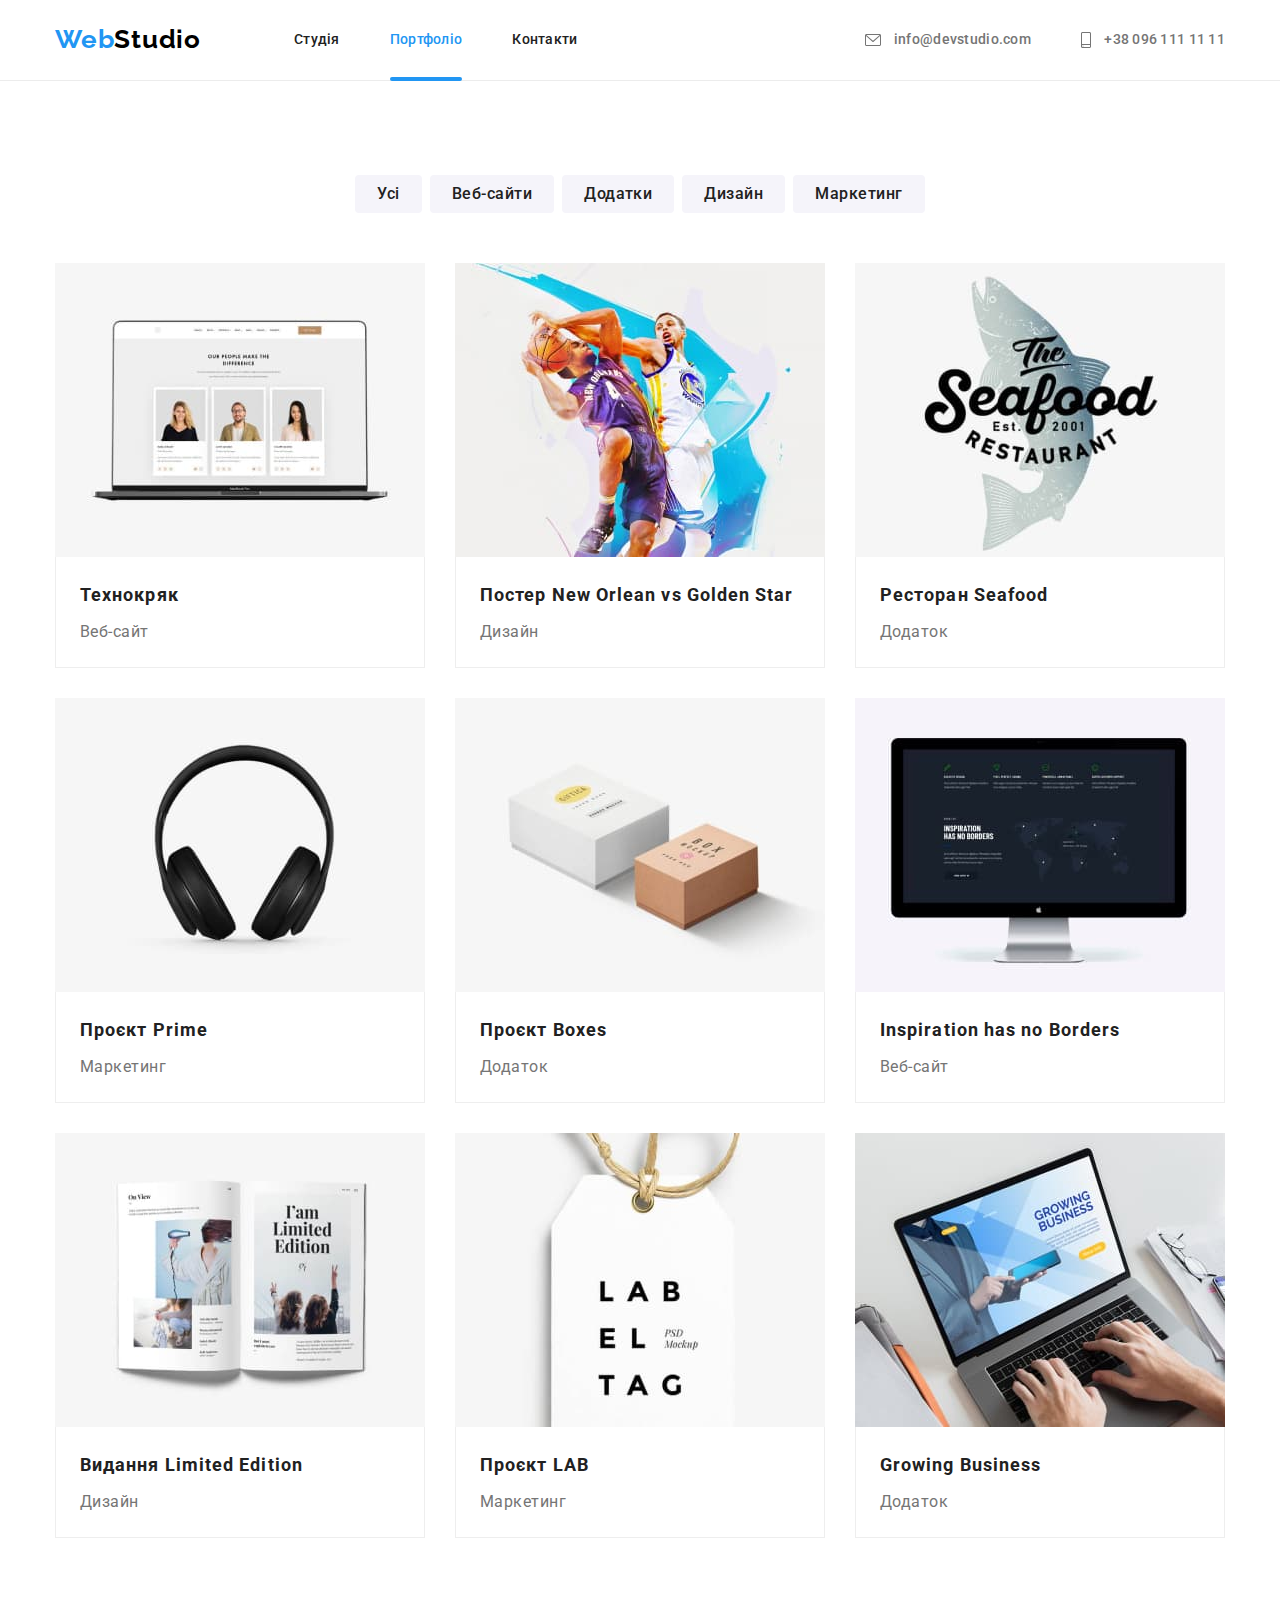
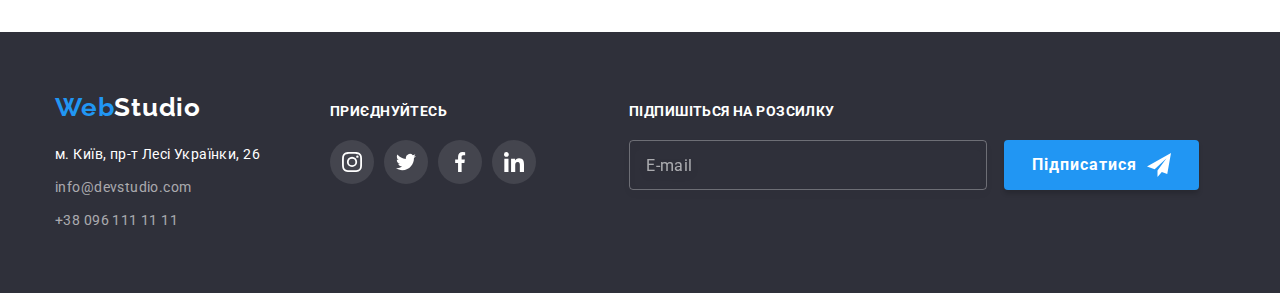
==== commit 47f9c5d8: "compiled scss to css" ====
--- a/portfolio.html
+++ b/portfolio.html
@@ -54,7 +54,7 @@
         <section class="section">
             <div class="container">
                 <!-- Фільтр -->
-                <h1 class="visually-hidden">Портфоліо</h1>
+                <h1 class="project__title project__title--visually-hidden">Портфоліо</h1>
                 <ul class="project__filter">
                     <li><button class="button button--select" type="button">Усі</button></li>
                     <li><button class="button button--select" type="button">Веб-сайти</button></li>
--- a/css/main.min.css
+++ b/css/main.min.css
@@ -1 +1 @@
-body{font-family:"Roboto","Montserrat","Open Sans",sans-serif;color:var(--prymary-text-color);background-color:var(--primary-bg-color)}h1,h2,h3,h4,h5,h6,p,ul{margin:0}ul,li{padding-left:0;list-style:none}img{display:block;max-width:100%}a{text-decoration:none;display:block}button{cursor:pointer}.site-nav__link.current::after{content:" ";display:inline-block;position:absolute}.container{width:1200px;margin:0 auto;padding-left:15px;padding-right:15px}.contacts__link,.site-nav__link{padding:32px 0;font-weight:500;font-size:14px;line-height:1.14;letter-spacing:.02em}.section{padding:94px 0}.feature__title--visually-hidden{position:absolute;width:1px;height:1px;margin:-1px;border:0;padding:0;clip:rect 0 0 0 0;overflow:hidden}.team__title,.work__title{margin-bottom:50px;font-size:36px;line-height:1.17;text-align:center;letter-spacing:.03em;color:#212121}.header{border-bottom:1px solid #ececec}.container--nav{display:-webkit-box;display:-ms-flexbox;display:flex;-webkit-box-align:center;-ms-flex-align:center;align-items:center}.logo{font-family:"Raleway";font-weight:700;font-size:26px;line-height:1.19;letter-spacing:.03em;color:#000}.logo--header{padding-top:24px;padding-bottom:25px}.logo__part{color:#2196f3}.site-nav{display:-webkit-box;display:-ms-flexbox;display:flex;-webkit-box-align:center;-ms-flex-align:center;align-items:center}.site-nav__list{display:-webkit-box;display:-ms-flexbox;display:flex;-webkit-box-align:center;-ms-flex-align:center;align-items:center;gap:50px;margin-left:93px}.site-nav__link{color:#212121;-webkit-transition:color 250ms cubic-bezier(0.4, 0, 0.2, 1);transition:color 250ms cubic-bezier(0.4, 0, 0.2, 1);-webkit-transition:fill 250ms cubic-bezier(0.4, 0, 0.2, 1);transition:fill 250ms cubic-bezier(0.4, 0, 0.2, 1)}.site-nav__link:hover,.site-nav__link:focus{color:#2196f3}.site-nav__link.current::after{bottom:0;left:0;width:100%;height:4px;background:#2196f3;border-radius:2px;-webkit-transform:translateY(1px);transform:translateY(1px)}.current{position:relative;color:#2196f3}.contacts{display:-webkit-box;display:-ms-flexbox;display:flex;-webkit-box-align:center;-ms-flex-align:center;align-items:center;margin-left:auto;gap:50px}.contacts__icon{color:currentColor;vertical-align:middle;margin-right:10px}.contacts__link{fill:#757575;color:#757575;-webkit-transition:color 250ms cubic-bezier(0.4, 0, 0.2, 1);transition:color 250ms cubic-bezier(0.4, 0, 0.2, 1);-webkit-transition:fill 250ms cubic-bezier(0.4, 0, 0.2, 1);transition:fill 250ms cubic-bezier(0.4, 0, 0.2, 1)}.contacts__link:hover,.contacts__link:focus{fill:#2196f3;color:#2196f3}.section--hero{padding:200px 0;text-align:center}.overlay{max-width:1600px;height:600px;margin-left:auto;margin-right:auto;background-color:#c4c4c4;background-image:-webkit-gradient(linear, left top, left bottom, from(rgba(47, 48, 58, 0.4)), to(rgba(47, 48, 58, 0.4))),url(../images/heroimg.jpg);background-image:linear-gradient(rgba(47, 48, 58, 0.4), rgba(47, 48, 58, 0.4)),url(../images/heroimg.jpg)}.hero__title{width:696px;margin-left:auto;margin-right:auto;margin-bottom:30px;font-weight:900;font-size:44px;line-height:1.36;letter-spacing:.06em;text-transform:uppercase;color:#fff}.button{padding:10px 32px;border-radius:4px;font-weight:700;font-size:16px;line-height:1.88;letter-spacing:.06em;color:#fff;background-color:#2196f3;-webkit-box-shadow:0px 4px 4px rgba(0,0,0,.15);box-shadow:0px 4px 4px rgba(0,0,0,.15);border:rgba(0,0,0,0);-webkit-transition:background-color 250ms cubic-bezier(0.4, 0, 0.2, 1);transition:background-color 250ms cubic-bezier(0.4, 0, 0.2, 1)}.button:hover,.button:focus{background-color:#188ce8}.section--feature{padding-bottom:47px}.feature__list{display:-webkit-box;display:-ms-flexbox;display:flex;-webkit-box-align:baseline;-ms-flex-align:baseline;align-items:baseline;gap:30px}.feature__item{-ms-flex-preferred-size:calc((100% - 90px)/4);flex-basis:calc((100% - 90px)/4)}.feature__icon{display:-webkit-box;display:-ms-flexbox;display:flex;-webkit-box-align:center;-ms-flex-align:center;align-items:center;-webkit-box-pack:center;-ms-flex-pack:center;justify-content:center;width:270px;height:120px;background-color:#f5f4fa;border-radius:4px}.feature__content{padding-top:30px}.feature__naming{margin-bottom:10px;font-size:14px;line-height:1.14;letter-spacing:.03em;text-transform:uppercase;color:#212121}.feature__discription{font-size:14px;line-height:1.71;letter-spacing:.03em;color:#757575}.section--work{padding-top:47px}.work__list{display:-webkit-box;display:-ms-flexbox;display:flex;-webkit-box-align:center;-ms-flex-align:center;align-items:center;gap:30px}.work__thumb{width:370px;height:294px;position:relative}.work__about{position:absolute;width:370px;height:70px;bottom:0;left:0;text-align:center;padding:27px 10px;font-weight:700;font-size:14px;line-height:1.14;text-align:center;letter-spacing:.03em;text-transform:uppercase;color:#fff;background-color:rgba(47,48,58,.8)}.section--team{background-color:#f5f4fa}.team__list{display:-webkit-box;display:-ms-flexbox;display:flex;-webkit-box-align:center;-ms-flex-align:center;align-items:center;-ms-flex-wrap:wrap;flex-wrap:wrap;gap:30px}.team__item{text-align:center;background:#fff;-webkit-box-shadow:0px 1px 3px rgba(0,0,0,.12),0px 1px 1px rgba(0,0,0,.14),0px 2px 1px rgba(0,0,0,.2);box-shadow:0px 1px 3px rgba(0,0,0,.12),0px 1px 1px rgba(0,0,0,.14),0px 2px 1px rgba(0,0,0,.2);border-radius:0px 0px 4px 4px}.team__wrapper{padding:30px 32px}.team__name{margin-bottom:10px;font-weight:500;font-size:16px;line-height:1.19;letter-spacing:.03em;color:#212121}.team__position{margin-bottom:16px;font-size:16px;line-height:1.19;letter-spacing:.03em;color:#757575}.icon__list{display:-webkit-box;display:-ms-flexbox;display:flex;-webkit-box-align:center;-ms-flex-align:center;align-items:center;gap:10px}.icon__network{display:-webkit-box;display:-ms-flexbox;display:flex;-webkit-box-align:center;-ms-flex-align:center;align-items:center;-webkit-box-pack:center;-ms-flex-pack:center;justify-content:center;width:44px;height:44px;border-radius:50%;fill:#afb1b8;-webkit-transition:background-color 250ms cubic-bezier(0.4, 0, 0.2, 1);transition:background-color 250ms cubic-bezier(0.4, 0, 0.2, 1);-webkit-transition:fill 250ms cubic-bezier(0.4, 0, 0.2, 1);transition:fill 250ms cubic-bezier(0.4, 0, 0.2, 1)}.icon__network:hover,.icon__network:focus{background-color:#2196f3;fill:#fff}.client__title{margin-bottom:50px;font-size:36px;line-height:1.17;text-align:center;letter-spacing:.03em;color:#212121}.client__list{display:-webkit-box;display:-ms-flexbox;display:flex;-webkit-box-align:center;-ms-flex-align:center;align-items:center;gap:30px}.client__icon{display:-webkit-box;display:-ms-flexbox;display:flex;-webkit-box-align:center;-ms-flex-align:center;align-items:center;-webkit-box-pack:center;-ms-flex-pack:center;justify-content:center;width:170px;height:92px;border:1px solid #afb1b8;border-radius:4px;fill:#afb1b8;-webkit-transition:fill 250ms cubic-bezier(0.4, 0, 0.2, 1);transition:fill 250ms cubic-bezier(0.4, 0, 0.2, 1);-webkit-transition:border 250ms cubic-bezier(0.4, 0, 0.2, 1);transition:border 250ms cubic-bezier(0.4, 0, 0.2, 1)}.client__icon:hover,.client__icon:focus{fill:#2196f3;border:1px solid #2196f3}/*# sourceMappingURL=main.min.css.map */+body{font-family:"Roboto","Montserrat","Open Sans",sans-serif;color:var(--prymary-text-color);background-color:var(--primary-bg-color)}h1,h2,h3,h4,h5,h6,p,ul{margin:0}ul,li{padding-left:0;list-style:none}img{display:block;max-width:100%}a{text-decoration:none;display:block}button{cursor:pointer}.project__thumb::before,.site-nav__link.current::after{content:" ";display:inline-block;position:absolute}.container{width:1200px;margin:0 auto;padding-left:15px;padding-right:15px}.contacts__link,.site-nav__link{padding:32px 0;font-weight:500;font-size:14px;line-height:1.14;letter-spacing:.02em}.section{padding:94px 0}.checkbox,.project__title--visually-hidden,.feature__title--visually-hidden{position:absolute;width:1px;height:1px;margin:-1px;border:0;padding:0;clip:rect 0 0 0 0;overflow:hidden}.team__title,.work__title{margin-bottom:50px;font-size:36px;line-height:1.17;text-align:center;letter-spacing:.03em;color:#212121}.button--send,.button--pic,.button{background-color:#2196f3;-webkit-box-shadow:0px 4px 4px rgba(0,0,0,.15);box-shadow:0px 4px 4px rgba(0,0,0,.15);border:rgba(0,0,0,0);font-weight:700;font-size:16px;line-height:1.88;letter-spacing:.06em}.form__textarea,.form__entry{display:block;width:100%;padding:11px 12px;border:1px solid rgba(33,33,33,.2);border-radius:4px;cursor:pointer}.header{border-bottom:1px solid #ececec}.container--nav{display:-webkit-box;display:-ms-flexbox;display:flex;-webkit-box-align:center;-ms-flex-align:center;align-items:center}.logo{font-family:"Raleway";font-weight:700;font-size:26px;line-height:1.19;letter-spacing:.03em;color:#000}.logo--header{padding-top:24px;padding-bottom:25px}.logo--footer{color:#fff}.logo__part{color:#2196f3}.site-nav{display:-webkit-box;display:-ms-flexbox;display:flex;-webkit-box-align:center;-ms-flex-align:center;align-items:center}.site-nav__list{display:-webkit-box;display:-ms-flexbox;display:flex;-webkit-box-align:center;-ms-flex-align:center;align-items:center;gap:50px;margin-left:93px}.site-nav__link{color:#212121;-webkit-transition:color 2250ms cubic-bezier(0.4, 0, 0.2, 1);transition:color 2250ms cubic-bezier(0.4, 0, 0.2, 1);-webkit-transition:fill 2250ms cubic-bezier(0.4, 0, 0.2, 1);transition:fill 2250ms cubic-bezier(0.4, 0, 0.2, 1)}.site-nav__link:hover,.site-nav__link:focus{color:#2196f3}.site-nav__link.current::after{bottom:0;left:0;width:100%;height:4px;background:#2196f3;border-radius:2px;-webkit-transform:translateY(1px);transform:translateY(1px)}.current{position:relative;color:#2196f3}.contacts{display:-webkit-box;display:-ms-flexbox;display:flex;-webkit-box-align:center;-ms-flex-align:center;align-items:center;margin-left:auto;gap:50px}.contacts__icon{color:currentColor;vertical-align:middle;margin-right:10px}.contacts__link{fill:#757575;color:#757575;-webkit-transition:color 2250ms cubic-bezier(0.4, 0, 0.2, 1);transition:color 2250ms cubic-bezier(0.4, 0, 0.2, 1);-webkit-transition:fill 2250ms cubic-bezier(0.4, 0, 0.2, 1);transition:fill 2250ms cubic-bezier(0.4, 0, 0.2, 1)}.contacts__link:hover,.contacts__link:focus{fill:#2196f3;color:#2196f3}.section--hero{padding:200px 0;text-align:center}.overlay{max-width:1600px;height:600px;margin-left:auto;margin-right:auto;background-color:#c4c4c4;background-image:-webkit-gradient(linear, left top, left bottom, from(rgba(47, 48, 58, 0.4)), to(rgba(47, 48, 58, 0.4))),url(../images/heroimg.jpg);background-image:linear-gradient(rgba(47, 48, 58, 0.4), rgba(47, 48, 58, 0.4)),url(../images/heroimg.jpg)}.hero__title{width:696px;margin-left:auto;margin-right:auto;margin-bottom:30px;font-weight:900;font-size:44px;line-height:1.36;letter-spacing:.06em;text-transform:uppercase;color:#fff}.button{padding:10px 32px;border-radius:4px;color:#fff}.button:hover,.button:focus{background-color:#188ce8}.button--pic{display:-webkit-box;display:-ms-flexbox;display:flex;-webkit-box-align:center;-ms-flex-align:center;align-items:center;text-align:center;padding:10px 28px;border-radius:4px;position:absolute;bottom:0;right:0;-webkit-transition:background-color 2250ms cubic-bezier(0.4, 0, 0.2, 1);transition:background-color 2250ms cubic-bezier(0.4, 0, 0.2, 1)}.button--pic::after{content:" ";display:inline-block;width:24px;height:24px;margin-left:10px;background-image:url(../images/send.svg)}.button--pic:hover,.button--pic:focus{background-color:#188ce8}.project__filter{display:-webkit-box;display:-ms-flexbox;display:flex;-webkit-box-align:center;-ms-flex-align:center;align-items:center;-webkit-box-pack:center;-ms-flex-pack:center;justify-content:center;margin-bottom:50px;gap:8px}.button--select{padding:6px 22px;font-weight:500;font-size:16px;line-height:1.62;letter-spacing:.03em;color:#212121;background:#f5f4fa;-webkit-box-shadow:none;box-shadow:none;-webkit-transition:color 2250ms cubic-bezier(0.4, 0, 0.2, 1);transition:color 2250ms cubic-bezier(0.4, 0, 0.2, 1);-webkit-transition:background-color 2250ms cubic-bezier(0.4, 0, 0.2, 1);transition:background-color 2250ms cubic-bezier(0.4, 0, 0.2, 1);-webkit-transition:-webkit-box-shadow 2250ms cubic-bezier(0.4, 0, 0.2, 1);transition:-webkit-box-shadow 2250ms cubic-bezier(0.4, 0, 0.2, 1);transition:box-shadow 2250ms cubic-bezier(0.4, 0, 0.2, 1);transition:box-shadow 2250ms cubic-bezier(0.4, 0, 0.2, 1), -webkit-box-shadow 2250ms cubic-bezier(0.4, 0, 0.2, 1)}.button--select:hover,.button--select:focus{color:#fff;background-color:#2196f3;-webkit-box-shadow:0px 3px 1px rgba(0,0,0,.1),0px 1px 2px rgba(0,0,0,.08),0px 2px 2px rgba(0,0,0,.12);box-shadow:0px 3px 1px rgba(0,0,0,.1),0px 1px 2px rgba(0,0,0,.08),0px 2px 2px rgba(0,0,0,.12)}.button--send{padding:10px 52px;font-family:"Roboto";display:inline-block;-webkit-box-align:center;-ms-flex-align:center;align-items:center;text-align:center;-webkit-transition:background-color 2250ms cubic-bezier(0.4, 0, 0.2, 1);transition:background-color 2250ms cubic-bezier(0.4, 0, 0.2, 1)}.button--send:hover,.button--send:focus{background-color:#188ce8}.section--feature{padding-bottom:47px}.feature__list{display:-webkit-box;display:-ms-flexbox;display:flex;-webkit-box-align:baseline;-ms-flex-align:baseline;align-items:baseline;gap:30px}.feature__item{-ms-flex-preferred-size:calc((100% - 90px)/4);flex-basis:calc((100% - 90px)/4)}.feature__icon{display:-webkit-box;display:-ms-flexbox;display:flex;-webkit-box-align:center;-ms-flex-align:center;align-items:center;-webkit-box-pack:center;-ms-flex-pack:center;justify-content:center;width:270px;height:120px;background-color:#f5f4fa;border-radius:4px}.feature__content{padding-top:30px}.feature__naming{margin-bottom:10px;font-size:14px;line-height:1.14;letter-spacing:.03em;text-transform:uppercase;color:#212121}.feature__discription{font-size:14px;line-height:1.71;letter-spacing:.03em;color:#757575}.section--work{padding-top:47px}.work__list{display:-webkit-box;display:-ms-flexbox;display:flex;-webkit-box-align:center;-ms-flex-align:center;align-items:center;gap:30px}.work__thumb{width:370px;height:294px;position:relative}.work__about{position:absolute;width:370px;height:70px;bottom:0;left:0;text-align:center;padding:27px 10px;font-weight:700;font-size:14px;line-height:1.14;text-align:center;letter-spacing:.03em;text-transform:uppercase;color:#fff;background-color:rgba(47,48,58,.8)}.section--team{background-color:#f5f4fa}.team__list{display:-webkit-box;display:-ms-flexbox;display:flex;-webkit-box-align:center;-ms-flex-align:center;align-items:center;-ms-flex-wrap:wrap;flex-wrap:wrap;gap:30px}.team__item{text-align:center;background:#fff;-webkit-box-shadow:0px 1px 3px rgba(0,0,0,.12),0px 1px 1px rgba(0,0,0,.14),0px 2px 1px rgba(0,0,0,.2);box-shadow:0px 1px 3px rgba(0,0,0,.12),0px 1px 1px rgba(0,0,0,.14),0px 2px 1px rgba(0,0,0,.2);border-radius:0px 0px 4px 4px}.team__wrapper{padding:30px 32px}.team__name{margin-bottom:10px;font-weight:500;font-size:16px;line-height:1.19;letter-spacing:.03em;color:#212121}.team__position{margin-bottom:16px;font-size:16px;line-height:1.19;letter-spacing:.03em;color:#757575}.icon__list{display:-webkit-box;display:-ms-flexbox;display:flex;-webkit-box-align:center;-ms-flex-align:center;align-items:center;gap:10px}.icon__network{display:-webkit-box;display:-ms-flexbox;display:flex;-webkit-box-align:center;-ms-flex-align:center;align-items:center;-webkit-box-pack:center;-ms-flex-pack:center;justify-content:center;width:44px;height:44px;border-radius:50%;fill:#afb1b8;-webkit-transition:background-color 2250ms cubic-bezier(0.4, 0, 0.2, 1);transition:background-color 2250ms cubic-bezier(0.4, 0, 0.2, 1);-webkit-transition:fill 2250ms cubic-bezier(0.4, 0, 0.2, 1);transition:fill 2250ms cubic-bezier(0.4, 0, 0.2, 1)}.icon__network:hover,.icon__network:focus{background-color:#2196f3;fill:#fff}.icon__network--footer{display:-webkit-box;display:-ms-flexbox;display:flex;-webkit-box-align:center;-ms-flex-align:center;align-items:center;-webkit-box-pack:center;-ms-flex-pack:center;justify-content:center;width:44px;height:44px;border-radius:50%;fill:#fff;background-color:rgba(255,255,255,.1);-webkit-transition:background-color 2250ms cubic-bezier(0.4, 0, 0.2, 1);transition:background-color 2250ms cubic-bezier(0.4, 0, 0.2, 1)}.icon__network--footer:hover,.icon__network--footer:focus{background-color:#2196f3}.client__title{margin-bottom:50px;font-size:36px;line-height:1.17;text-align:center;letter-spacing:.03em;color:#212121}.client__list{display:-webkit-box;display:-ms-flexbox;display:flex;-webkit-box-align:center;-ms-flex-align:center;align-items:center;gap:30px}.client__icon{display:-webkit-box;display:-ms-flexbox;display:flex;-webkit-box-align:center;-ms-flex-align:center;align-items:center;-webkit-box-pack:center;-ms-flex-pack:center;justify-content:center;width:170px;height:92px;border:1px solid #afb1b8;border-radius:4px;fill:#afb1b8;-webkit-transition:fill 2250ms cubic-bezier(0.4, 0, 0.2, 1);transition:fill 2250ms cubic-bezier(0.4, 0, 0.2, 1);-webkit-transition:border 2250ms cubic-bezier(0.4, 0, 0.2, 1);transition:border 2250ms cubic-bezier(0.4, 0, 0.2, 1)}.client__icon:hover,.client__icon:focus{fill:#2196f3;border:1px solid #2196f3}.footer{padding:60px 0;background-color:#2f303a}.footer__content{display:-webkit-box;display:-ms-flexbox;display:flex;-webkit-box-align:baseline;-ms-flex-align:baseline;align-items:baseline}.footer__location{width:231px}.action{margin-left:70px;margin-right:93px}.action__title{display:block;margin-bottom:20px;font-size:14px;line-height:1.14;letter-spacing:.03em;text-transform:uppercase;color:#fff}.address{margin-top:20px}.address__item:not(:first-child){margin-top:9px}.address__map,.address__contact{font-size:14px;line-height:1.71;letter-spacing:.03em;text-decoration:none;font-style:normal}.address__map{color:#fff;-webkit-transition:color 2250ms cubic-bezier(0.4, 0, 0.2, 1);transition:color 2250ms cubic-bezier(0.4, 0, 0.2, 1)}.address__contact{color:rgba(255,255,255,.6);-webkit-transition:color 2250ms cubic-bezier(0.4, 0, 0.2, 1);transition:color 2250ms cubic-bezier(0.4, 0, 0.2, 1)}.address__map:hover,.address__map:focus,.address__contact:hover,.address__contact:focus{color:#2196f3}.icon__list{display:-webkit-box;display:-ms-flexbox;display:flex;-webkit-box-align:center;-ms-flex-align:center;align-items:center;gap:10px}.icon__network{display:-webkit-box;display:-ms-flexbox;display:flex;-webkit-box-align:center;-ms-flex-align:center;align-items:center;-webkit-box-pack:center;-ms-flex-pack:center;justify-content:center;width:44px;height:44px;border-radius:50%;fill:#afb1b8;-webkit-transition:background-color 2250ms cubic-bezier(0.4, 0, 0.2, 1);transition:background-color 2250ms cubic-bezier(0.4, 0, 0.2, 1);-webkit-transition:fill 2250ms cubic-bezier(0.4, 0, 0.2, 1);transition:fill 2250ms cubic-bezier(0.4, 0, 0.2, 1)}.icon__network:hover,.icon__network:focus{background-color:#2196f3;fill:#fff}.icon__network--footer{display:-webkit-box;display:-ms-flexbox;display:flex;-webkit-box-align:center;-ms-flex-align:center;align-items:center;-webkit-box-pack:center;-ms-flex-pack:center;justify-content:center;width:44px;height:44px;border-radius:50%;fill:#fff;background-color:rgba(255,255,255,.1);-webkit-transition:background-color 2250ms cubic-bezier(0.4, 0, 0.2, 1);transition:background-color 2250ms cubic-bezier(0.4, 0, 0.2, 1)}.icon__network--footer:hover,.icon__network--footer:focus{background-color:#2196f3}.form{width:570px;position:relative}.form__label{display:block;margin-bottom:20px;font-weight:700;font-size:14px;line-height:1.14;letter-spacing:.03em;text-transform:uppercase;color:#fff}.form__input{width:358px;height:50px;padding:15px 0 15px 16px;border:1px solid rgba(255,255,255,.3);-webkit-filter:drop-shadow(0px 4px 4px rgba(0, 0, 0, 0.15));filter:drop-shadow(0px 4px 4px rgba(0, 0, 0, 0.15));border-radius:4px;background-color:rgba(0,0,0,0);-webkit-transition:border-color 2250ms linear;transition:border-color 2250ms linear}.form__input:hover,.form__input:focus{border-color:#2196f3}.form__input::-webkit-input-placeholder{display:-webkit-box;display:flex;-webkit-box-align:center;align-items:center;font-size:16px;line-height:1.25;letter-spacing:.03em;color:rgba(255,255,255,.6)}.form__input::-moz-placeholder{display:flex;align-items:center;font-size:16px;line-height:1.25;letter-spacing:.03em;color:rgba(255,255,255,.6)}.form__input:-ms-input-placeholder{display:-ms-flexbox;display:flex;-ms-flex-align:center;align-items:center;font-size:16px;line-height:1.25;letter-spacing:.03em;color:rgba(255,255,255,.6)}.form__input::-ms-input-placeholder{display:-ms-flexbox;display:flex;-ms-flex-align:center;align-items:center;font-size:16px;line-height:1.25;letter-spacing:.03em;color:rgba(255,255,255,.6)}.form__input::placeholder{display:-webkit-box;display:-ms-flexbox;display:flex;-webkit-box-align:center;-ms-flex-align:center;align-items:center;font-size:16px;line-height:1.25;letter-spacing:.03em;color:rgba(255,255,255,.6)}.form__input__focus{color:#fff;outline:#2196f3;padding-left:16px;font-size:16px;line-height:1.25;letter-spacing:.03em}.button{padding:10px 32px;border-radius:4px;color:#fff}.button:hover,.button:focus{background-color:#188ce8}.button--pic{display:-webkit-box;display:-ms-flexbox;display:flex;-webkit-box-align:center;-ms-flex-align:center;align-items:center;text-align:center;padding:10px 28px;border-radius:4px;position:absolute;bottom:0;right:0;-webkit-transition:background-color 2250ms cubic-bezier(0.4, 0, 0.2, 1);transition:background-color 2250ms cubic-bezier(0.4, 0, 0.2, 1)}.button--pic::after{content:" ";display:inline-block;width:24px;height:24px;margin-left:10px;background-image:url(../images/send.svg)}.button--pic:hover,.button--pic:focus{background-color:#188ce8}.project__filter{display:-webkit-box;display:-ms-flexbox;display:flex;-webkit-box-align:center;-ms-flex-align:center;align-items:center;-webkit-box-pack:center;-ms-flex-pack:center;justify-content:center;margin-bottom:50px;gap:8px}.button--select{padding:6px 22px;font-weight:500;font-size:16px;line-height:1.62;letter-spacing:.03em;color:#212121;background:#f5f4fa;-webkit-box-shadow:none;box-shadow:none;-webkit-transition:color 2250ms cubic-bezier(0.4, 0, 0.2, 1);transition:color 2250ms cubic-bezier(0.4, 0, 0.2, 1);-webkit-transition:background-color 2250ms cubic-bezier(0.4, 0, 0.2, 1);transition:background-color 2250ms cubic-bezier(0.4, 0, 0.2, 1);-webkit-transition:-webkit-box-shadow 2250ms cubic-bezier(0.4, 0, 0.2, 1);transition:-webkit-box-shadow 2250ms cubic-bezier(0.4, 0, 0.2, 1);transition:box-shadow 2250ms cubic-bezier(0.4, 0, 0.2, 1);transition:box-shadow 2250ms cubic-bezier(0.4, 0, 0.2, 1), -webkit-box-shadow 2250ms cubic-bezier(0.4, 0, 0.2, 1)}.button--select:hover,.button--select:focus{color:#fff;background-color:#2196f3;-webkit-box-shadow:0px 3px 1px rgba(0,0,0,.1),0px 1px 2px rgba(0,0,0,.08),0px 2px 2px rgba(0,0,0,.12);box-shadow:0px 3px 1px rgba(0,0,0,.1),0px 1px 2px rgba(0,0,0,.08),0px 2px 2px rgba(0,0,0,.12)}.button--send{padding:10px 52px;font-family:"Roboto";display:inline-block;-webkit-box-align:center;-ms-flex-align:center;align-items:center;text-align:center;-webkit-transition:background-color 2250ms cubic-bezier(0.4, 0, 0.2, 1);transition:background-color 2250ms cubic-bezier(0.4, 0, 0.2, 1)}.button--send:hover,.button--send:focus{background-color:#188ce8}.form__modal{width:448px;text-align:center}.form__group{margin-bottom:20px}.form__title{display:inline-block;margin-bottom:12px;font-size:20px;line-height:1.15;letter-spacing:.03em;color:#212121}.form__marker{position:relative;display:block;text-align:left;font-size:12px;line-height:1.17;letter-spacing:.01em;color:#757575}.form__marker:not(:last-child){margin-bottom:10px}.form__marker:last-child{margin-bottom:20px}.form__entry{padding-left:42px;margin-top:4px;-webkit-transition:border 2250ms cubic-bezier(0.4, 0, 0.2, 1);transition:border 2250ms cubic-bezier(0.4, 0, 0.2, 1)}.form__entry:focus{outline:none;border:1px solid #2196f3}.form__icon{position:absolute;top:50%;left:12px;-webkit-transition:fill 2250ms cubic-bezier(0.4, 0, 0.2, 1);transition:fill 2250ms cubic-bezier(0.4, 0, 0.2, 1)}.form__entry:focus+.form__icon{fill:#2196f3}.form__textarea{padding:12px 16px;margin-top:4px;color:currentColor;resize:none;-webkit-transition:border 2250ms cubic-bezier(0.4, 0, 0.2, 1);transition:border 2250ms cubic-bezier(0.4, 0, 0.2, 1)}.form__textarea:focus{outline:none;border:1px solid #2196f3}.form__textarea::-webkit-input-placeholder{font-size:12px;line-height:1.17;letter-spacing:.01em;color:rgba(117,117,117,.5)}.form__textarea::-moz-placeholder{font-size:12px;line-height:1.17;letter-spacing:.01em;color:rgba(117,117,117,.5)}.form__textarea:-ms-input-placeholder{font-size:12px;line-height:1.17;letter-spacing:.01em;color:rgba(117,117,117,.5)}.form__textarea::-ms-input-placeholder{font-size:12px;line-height:1.17;letter-spacing:.01em;color:rgba(117,117,117,.5)}.form__textarea::placeholder{font-size:12px;line-height:1.17;letter-spacing:.01em;color:rgba(117,117,117,.5)}.project__portfolio{display:-webkit-box;display:-ms-flexbox;display:flex;-webkit-box-align:center;-ms-flex-align:center;align-items:center;-ms-flex-wrap:wrap;flex-wrap:wrap;gap:30px}.project__thumb{position:relative;overflow:hidden}.project__thumb::before{top:0;left:0;width:100%;height:100%;background-color:rgba(33,150,243,.9);opacity:0;-webkit-transform:translateY(100%);transform:translateY(100%);-webkit-transition:opacity 2250ms cubic-bezier(0.4, 0, 0.2, 1);transition:opacity 2250ms cubic-bezier(0.4, 0, 0.2, 1);-webkit-transition:-webkit-transform 2250ms cubic-bezier(0.4, 0, 0.2, 1);transition:-webkit-transform 2250ms cubic-bezier(0.4, 0, 0.2, 1);transition:transform 2250ms cubic-bezier(0.4, 0, 0.2, 1);transition:transform 2250ms cubic-bezier(0.4, 0, 0.2, 1), -webkit-transform 2250ms cubic-bezier(0.4, 0, 0.2, 1)}.project__link:hover .project__thumb::before,.project__link:focus .project__thumb::before{opacity:1;-webkit-transform:translateY(0);transform:translateY(0)}.project__discription{position:absolute;font-size:18px;line-height:1.56;letter-spacing:.03em;color:#fff;padding:63px 24px;opacity:0;-webkit-transform:translateY(100%);transform:translateY(100%);-webkit-transition:opacity 2250ms cubic-bezier(0.4, 0, 0.2, 1);transition:opacity 2250ms cubic-bezier(0.4, 0, 0.2, 1);-webkit-transition:-webkit-transform 2250ms cubic-bezier(0.4, 0, 0.2, 1);transition:-webkit-transform 2250ms cubic-bezier(0.4, 0, 0.2, 1);transition:transform 2250ms cubic-bezier(0.4, 0, 0.2, 1);transition:transform 2250ms cubic-bezier(0.4, 0, 0.2, 1), -webkit-transform 2250ms cubic-bezier(0.4, 0, 0.2, 1)}.project__link:hover .project__discription,.project__link:focus .project__discription{opacity:1;-webkit-transform:translateY(0);transform:translateY(0)}.project__link{background-color:#fff;-webkit-transition:-webkit-box-shadow 2250ms cubic-bezier(0.4, 0, 0.2, 1);transition:-webkit-box-shadow 2250ms cubic-bezier(0.4, 0, 0.2, 1);transition:box-shadow 2250ms cubic-bezier(0.4, 0, 0.2, 1);transition:box-shadow 2250ms cubic-bezier(0.4, 0, 0.2, 1), -webkit-box-shadow 2250ms cubic-bezier(0.4, 0, 0.2, 1)}.project__link:hover,.project__link:focus{-webkit-box-shadow:0px 1px 1px rgba(0,0,0,.12),0px 4px 4px rgba(0,0,0,.06),1px 4px 6px rgba(0,0,0,.16);box-shadow:0px 1px 1px rgba(0,0,0,.12),0px 4px 4px rgba(0,0,0,.06),1px 4px 6px rgba(0,0,0,.16)}.project__wrapper{padding:20px 24px;border-right:1px solid #eee;border-bottom:1px solid #eee;border-left:1px solid #eee}.project__name{margin-bottom:4px;font-size:18px;line-height:2;letter-spacing:.06em;color:#212121}.project__type{font-size:16px;line-height:1.88;letter-spacing:.03em;color:#757575}.backdrop{position:fixed;top:0;left:0;width:100%;height:100%;background-color:rgba(0,0,0,.2);opacity:1;-webkit-transition:opacity 2250ms cubic-bezier(0.4, 0, 0.2, 1);transition:opacity 2250ms cubic-bezier(0.4, 0, 0.2, 1)}.backdrop.is-hidden{opacity:0;pointer-events:none;visibility:hidden}.modal{position:absolute;top:50%;left:50%;min-width:528px;min-height:581px;padding:40px;background-color:#fff;-webkit-box-shadow:0px 1px 3px rgba(0,0,0,.12),0px 1px 1px rgba(0,0,0,.14),0px 2px 1px rgba(0,0,0,.2);box-shadow:0px 1px 3px rgba(0,0,0,.12),0px 1px 1px rgba(0,0,0,.14),0px 2px 1px rgba(0,0,0,.2);border-radius:4px;opacity:1;-webkit-transform:translate(-50%, -50%) scale(1.1);transform:translate(-50%, -50%) scale(1.1);-webkit-transition:-webkit-transform 2250ms cubic-bezier(0.4, 0, 0.2, 1);transition:-webkit-transform 2250ms cubic-bezier(0.4, 0, 0.2, 1);transition:transform 2250ms cubic-bezier(0.4, 0, 0.2, 1);transition:transform 2250ms cubic-bezier(0.4, 0, 0.2, 1), -webkit-transform 2250ms cubic-bezier(0.4, 0, 0.2, 1);-webkit-transition:opacity 2250ms cubic-bezier(0.4, 0, 0.2, 1);transition:opacity 2250ms cubic-bezier(0.4, 0, 0.2, 1);-webkit-transition:visibility 2250ms cubic-bezier(0.4, 0, 0.2, 1);transition:visibility 2250ms cubic-bezier(0.4, 0, 0.2, 1)}.backdrop.is-hidden .modal{opacity:0;-webkit-transform:translate(-50%, -50%) scale(1);transform:translate(-50%, -50%) scale(1);visibility:hidden}.modal__close{display:-webkit-box;display:-ms-flexbox;display:flex;-webkit-box-align:center;-ms-flex-align:center;align-items:center;-webkit-box-pack:center;-ms-flex-pack:center;justify-content:center;position:absolute;top:8px;right:8px;width:30px;height:30px;border-radius:50%;fill:#000;background-color:#fff;border:1px solid rgba(0,0,0,.1);-webkit-transition:fill 2250ms cubic-bezier(0.4, 0, 0.2, 1);transition:fill 2250ms cubic-bezier(0.4, 0, 0.2, 1)}.modal__close:hover,.modal__close:focus{fill:#2196f3}.no-scroll{overflow:hidden}.form{width:570px;position:relative}.form__label{display:block;margin-bottom:20px;font-weight:700;font-size:14px;line-height:1.14;letter-spacing:.03em;text-transform:uppercase;color:#fff}.form__input{width:358px;height:50px;padding:15px 0 15px 16px;border:1px solid rgba(255,255,255,.3);-webkit-filter:drop-shadow(0px 4px 4px rgba(0, 0, 0, 0.15));filter:drop-shadow(0px 4px 4px rgba(0, 0, 0, 0.15));border-radius:4px;background-color:rgba(0,0,0,0);-webkit-transition:border-color 2250ms linear;transition:border-color 2250ms linear}.form__input:hover,.form__input:focus{border-color:#2196f3}.form__input::-webkit-input-placeholder{display:-webkit-box;display:flex;-webkit-box-align:center;align-items:center;font-size:16px;line-height:1.25;letter-spacing:.03em;color:rgba(255,255,255,.6)}.form__input::-moz-placeholder{display:flex;align-items:center;font-size:16px;line-height:1.25;letter-spacing:.03em;color:rgba(255,255,255,.6)}.form__input:-ms-input-placeholder{display:-ms-flexbox;display:flex;-ms-flex-align:center;align-items:center;font-size:16px;line-height:1.25;letter-spacing:.03em;color:rgba(255,255,255,.6)}.form__input::-ms-input-placeholder{display:-ms-flexbox;display:flex;-ms-flex-align:center;align-items:center;font-size:16px;line-height:1.25;letter-spacing:.03em;color:rgba(255,255,255,.6)}.form__input::placeholder{display:-webkit-box;display:-ms-flexbox;display:flex;-webkit-box-align:center;-ms-flex-align:center;align-items:center;font-size:16px;line-height:1.25;letter-spacing:.03em;color:rgba(255,255,255,.6)}.form__input__focus{color:#fff;outline:#2196f3;padding-left:16px;font-size:16px;line-height:1.25;letter-spacing:.03em}.button{padding:10px 32px;border-radius:4px;color:#fff}.button:hover,.button:focus{background-color:#188ce8}.button--pic{display:-webkit-box;display:-ms-flexbox;display:flex;-webkit-box-align:center;-ms-flex-align:center;align-items:center;text-align:center;padding:10px 28px;border-radius:4px;position:absolute;bottom:0;right:0;-webkit-transition:background-color 2250ms cubic-bezier(0.4, 0, 0.2, 1);transition:background-color 2250ms cubic-bezier(0.4, 0, 0.2, 1)}.button--pic::after{content:" ";display:inline-block;width:24px;height:24px;margin-left:10px;background-image:url(../images/send.svg)}.button--pic:hover,.button--pic:focus{background-color:#188ce8}.project__filter{display:-webkit-box;display:-ms-flexbox;display:flex;-webkit-box-align:center;-ms-flex-align:center;align-items:center;-webkit-box-pack:center;-ms-flex-pack:center;justify-content:center;margin-bottom:50px;gap:8px}.button--select{padding:6px 22px;font-weight:500;font-size:16px;line-height:1.62;letter-spacing:.03em;color:#212121;background:#f5f4fa;-webkit-box-shadow:none;box-shadow:none;-webkit-transition:color 2250ms cubic-bezier(0.4, 0, 0.2, 1);transition:color 2250ms cubic-bezier(0.4, 0, 0.2, 1);-webkit-transition:background-color 2250ms cubic-bezier(0.4, 0, 0.2, 1);transition:background-color 2250ms cubic-bezier(0.4, 0, 0.2, 1);-webkit-transition:-webkit-box-shadow 2250ms cubic-bezier(0.4, 0, 0.2, 1);transition:-webkit-box-shadow 2250ms cubic-bezier(0.4, 0, 0.2, 1);transition:box-shadow 2250ms cubic-bezier(0.4, 0, 0.2, 1);transition:box-shadow 2250ms cubic-bezier(0.4, 0, 0.2, 1), -webkit-box-shadow 2250ms cubic-bezier(0.4, 0, 0.2, 1)}.button--select:hover,.button--select:focus{color:#fff;background-color:#2196f3;-webkit-box-shadow:0px 3px 1px rgba(0,0,0,.1),0px 1px 2px rgba(0,0,0,.08),0px 2px 2px rgba(0,0,0,.12);box-shadow:0px 3px 1px rgba(0,0,0,.1),0px 1px 2px rgba(0,0,0,.08),0px 2px 2px rgba(0,0,0,.12)}.button--send{padding:10px 52px;font-family:"Roboto";display:inline-block;-webkit-box-align:center;-ms-flex-align:center;align-items:center;text-align:center;-webkit-transition:background-color 2250ms cubic-bezier(0.4, 0, 0.2, 1);transition:background-color 2250ms cubic-bezier(0.4, 0, 0.2, 1)}.button--send:hover,.button--send:focus{background-color:#188ce8}.form__modal{width:448px;text-align:center}.form__group{margin-bottom:20px}.form__title{display:inline-block;margin-bottom:12px;font-size:20px;line-height:1.15;letter-spacing:.03em;color:#212121}.form__marker{position:relative;display:block;text-align:left;font-size:12px;line-height:1.17;letter-spacing:.01em;color:#757575}.form__marker:not(:last-child){margin-bottom:10px}.form__marker:last-child{margin-bottom:20px}.form__entry{padding-left:42px;margin-top:4px;-webkit-transition:border 2250ms cubic-bezier(0.4, 0, 0.2, 1);transition:border 2250ms cubic-bezier(0.4, 0, 0.2, 1)}.form__entry:focus{outline:none;border:1px solid #2196f3}.form__icon{position:absolute;top:50%;left:12px;-webkit-transition:fill 2250ms cubic-bezier(0.4, 0, 0.2, 1);transition:fill 2250ms cubic-bezier(0.4, 0, 0.2, 1)}.form__entry:focus+.form__icon{fill:#2196f3}.form__textarea{padding:12px 16px;margin-top:4px;color:currentColor;resize:none;-webkit-transition:border 2250ms cubic-bezier(0.4, 0, 0.2, 1);transition:border 2250ms cubic-bezier(0.4, 0, 0.2, 1)}.form__textarea:focus{outline:none;border:1px solid #2196f3}.form__textarea::-webkit-input-placeholder{font-size:12px;line-height:1.17;letter-spacing:.01em;color:rgba(117,117,117,.5)}.form__textarea::-moz-placeholder{font-size:12px;line-height:1.17;letter-spacing:.01em;color:rgba(117,117,117,.5)}.form__textarea:-ms-input-placeholder{font-size:12px;line-height:1.17;letter-spacing:.01em;color:rgba(117,117,117,.5)}.form__textarea::-ms-input-placeholder{font-size:12px;line-height:1.17;letter-spacing:.01em;color:rgba(117,117,117,.5)}.form__textarea::placeholder{font-size:12px;line-height:1.17;letter-spacing:.01em;color:rgba(117,117,117,.5)}.checkbox{-webkit-appearance:none;-moz-appearance:none;appearance:none;outline:none}.checkbox__label{position:relative;margin-bottom:30px;display:-webkit-inline-box;display:-ms-inline-flexbox;display:inline-flex;-webkit-box-align:center;-ms-flex-align:center;align-items:center;-webkit-box-pack:center;-ms-flex-pack:center;justify-content:center;font-size:14px;line-height:1.71;letter-spacing:.03em;color:#757575}.checkbox__link{font-size:14px;line-height:1.71;letter-spacing:.03em;-webkit-text-decoration-line:underline;text-decoration-line:underline;color:#2196f3}.checkbox__icon svg{visibility:hidden;display:-webkit-box;display:-ms-flexbox;display:flex;-webkit-box-align:center;-ms-flex-align:center;align-items:center;-webkit-box-pack:center;-ms-flex-pack:center;justify-content:center;position:absolute;top:3px;left:-13px;width:16px;height:15px;border-radius:2px;background-color:#2196f3;background-size:cover}.checkbox:checked+.checkbox__icon svg{visibility:visible}.checkbox__icon{margin-top:-4px;margin-left:-13px;margin-right:7px;width:16px;height:15px;border:2px solid #212121;border-radius:2px;background-color:#fff}.checkbox:focus+.checkbox__icon{outline:2px solid #2196f3}.checkbox:checked+.checkbox__icon{outline:none}.button{padding:10px 32px;border-radius:4px;color:#fff}.button:hover,.button:focus{background-color:#188ce8}.button--pic{display:-webkit-box;display:-ms-flexbox;display:flex;-webkit-box-align:center;-ms-flex-align:center;align-items:center;text-align:center;padding:10px 28px;border-radius:4px;position:absolute;bottom:0;right:0;-webkit-transition:background-color 2250ms cubic-bezier(0.4, 0, 0.2, 1);transition:background-color 2250ms cubic-bezier(0.4, 0, 0.2, 1)}.button--pic::after{content:" ";display:inline-block;width:24px;height:24px;margin-left:10px;background-image:url(../images/send.svg)}.button--pic:hover,.button--pic:focus{background-color:#188ce8}.project__filter{display:-webkit-box;display:-ms-flexbox;display:flex;-webkit-box-align:center;-ms-flex-align:center;align-items:center;-webkit-box-pack:center;-ms-flex-pack:center;justify-content:center;margin-bottom:50px;gap:8px}.button--select{padding:6px 22px;font-weight:500;font-size:16px;line-height:1.62;letter-spacing:.03em;color:#212121;background:#f5f4fa;-webkit-box-shadow:none;box-shadow:none;-webkit-transition:color 2250ms cubic-bezier(0.4, 0, 0.2, 1);transition:color 2250ms cubic-bezier(0.4, 0, 0.2, 1);-webkit-transition:background-color 2250ms cubic-bezier(0.4, 0, 0.2, 1);transition:background-color 2250ms cubic-bezier(0.4, 0, 0.2, 1);-webkit-transition:-webkit-box-shadow 2250ms cubic-bezier(0.4, 0, 0.2, 1);transition:-webkit-box-shadow 2250ms cubic-bezier(0.4, 0, 0.2, 1);transition:box-shadow 2250ms cubic-bezier(0.4, 0, 0.2, 1);transition:box-shadow 2250ms cubic-bezier(0.4, 0, 0.2, 1), -webkit-box-shadow 2250ms cubic-bezier(0.4, 0, 0.2, 1)}.button--select:hover,.button--select:focus{color:#fff;background-color:#2196f3;-webkit-box-shadow:0px 3px 1px rgba(0,0,0,.1),0px 1px 2px rgba(0,0,0,.08),0px 2px 2px rgba(0,0,0,.12);box-shadow:0px 3px 1px rgba(0,0,0,.1),0px 1px 2px rgba(0,0,0,.08),0px 2px 2px rgba(0,0,0,.12)}.button--send{padding:10px 52px;font-family:"Roboto";display:inline-block;-webkit-box-align:center;-ms-flex-align:center;align-items:center;text-align:center;-webkit-transition:background-color 2250ms cubic-bezier(0.4, 0, 0.2, 1);transition:background-color 2250ms cubic-bezier(0.4, 0, 0.2, 1)}.button--send:hover,.button--send:focus{background-color:#188ce8}/*# sourceMappingURL=main.min.css.map */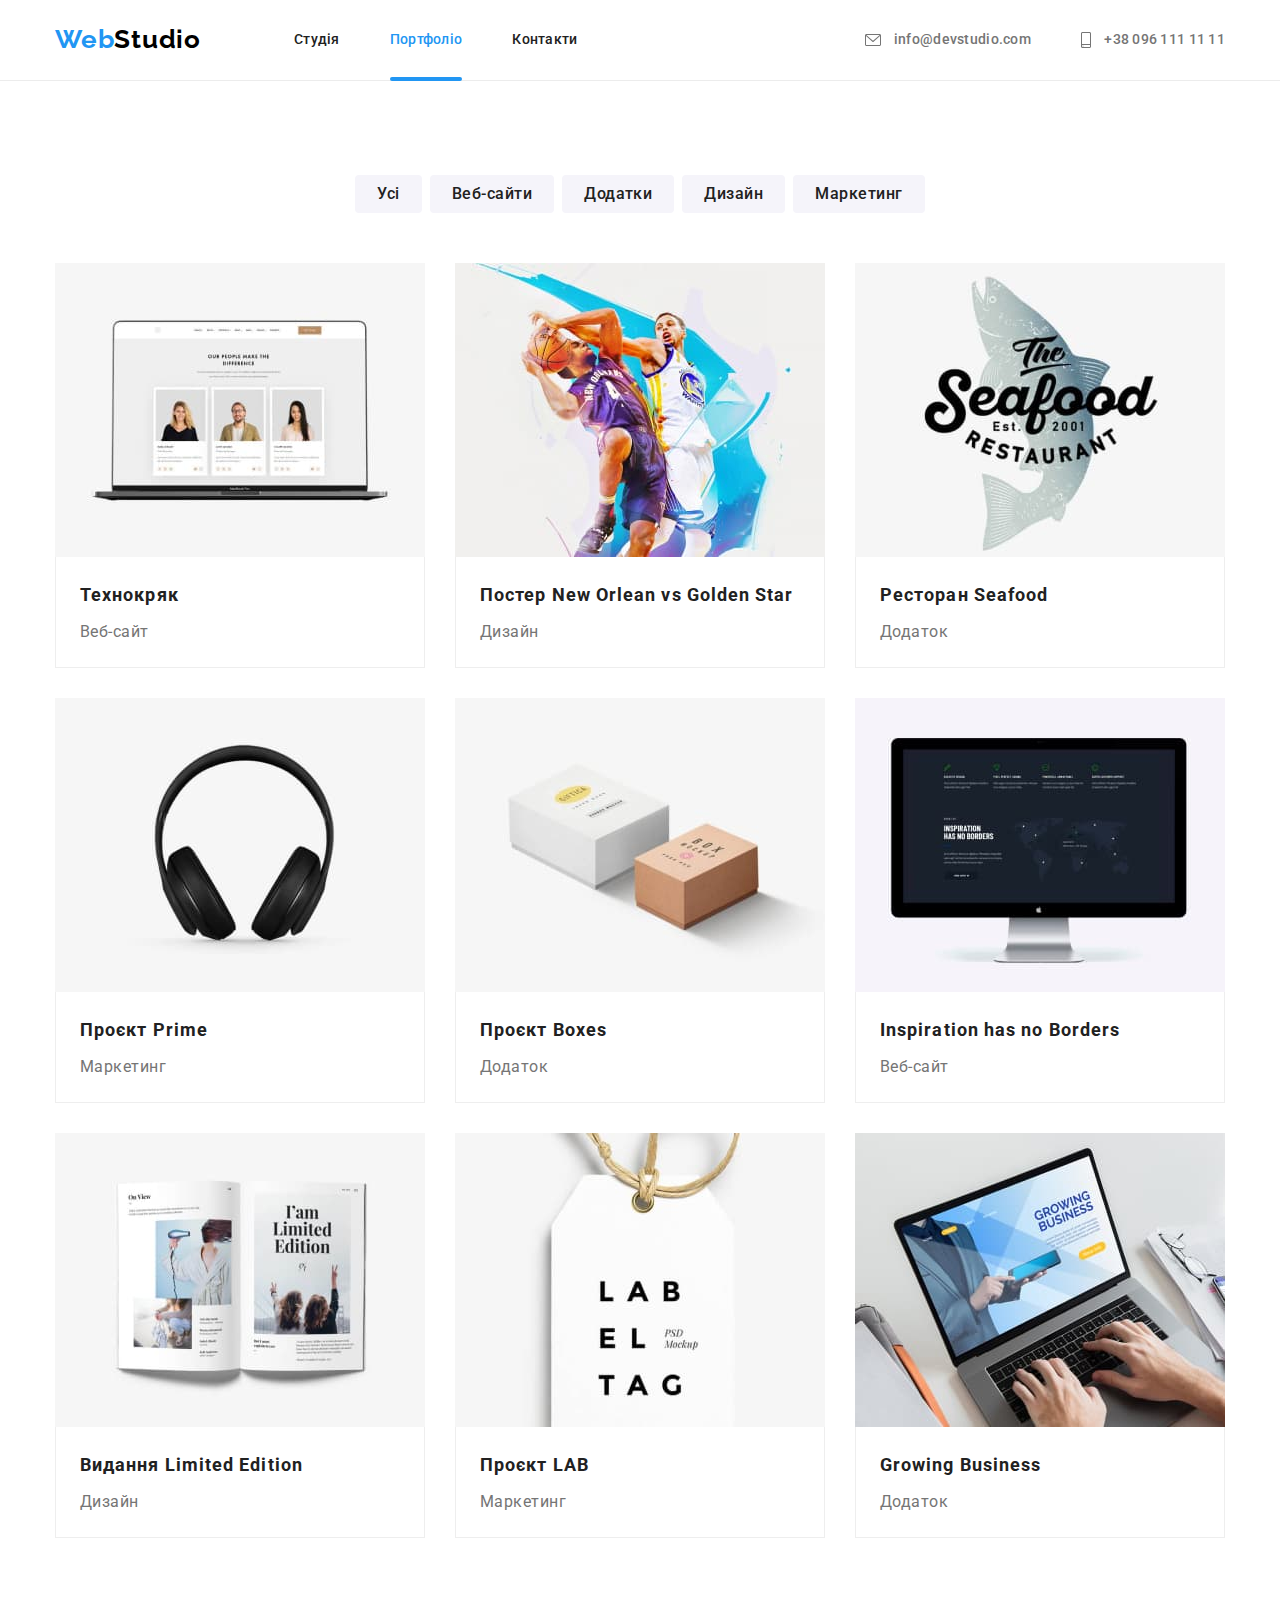
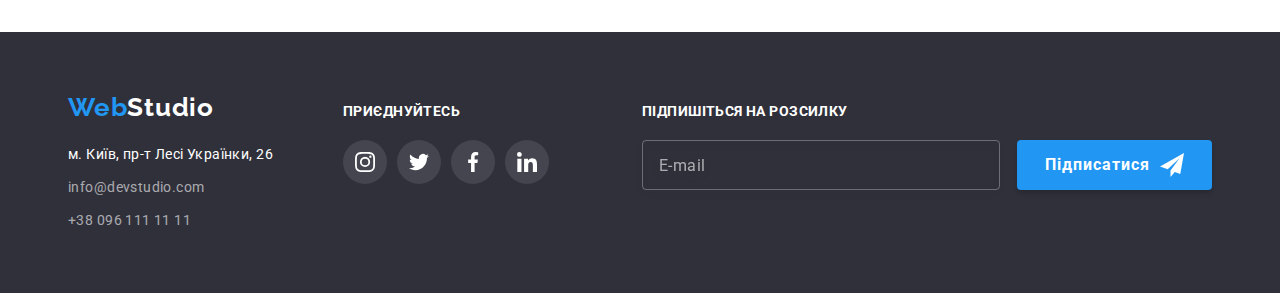
==== commit e2c70ae8: "transformed visually-hidden" ====
--- a/portfolio.html
+++ b/portfolio.html
@@ -54,7 +54,7 @@
         <section class="section">
             <div class="container">
                 <!-- Фільтр -->
-                <h1 class="project__title project__title--visually-hidden">Портфоліо</h1>
+                <h1 class="visually-hidden">Портфоліо</h1>
                 <ul class="project__filter">
                     <li><button class="button button--select" type="button">Усі</button></li>
                     <li><button class="button button--select" type="button">Веб-сайти</button></li>
--- a/css/main.min.css
+++ b/css/main.min.css
@@ -1 +1 @@
-body{font-family:"Roboto","Montserrat","Open Sans",sans-serif;color:var(--prymary-text-color);background-color:var(--primary-bg-color)}h1,h2,h3,h4,h5,h6,p,ul{margin:0}ul,li{padding-left:0;list-style:none}img{display:block;max-width:100%}a{text-decoration:none;display:block}button{cursor:pointer}.project__thumb::before,.site-nav__link.current::after{content:" ";display:inline-block;position:absolute}.container{width:1200px;margin:0 auto;padding-left:15px;padding-right:15px}.contacts__link,.site-nav__link{padding:32px 0;font-weight:500;font-size:14px;line-height:1.14;letter-spacing:.02em}.section{padding:94px 0}.checkbox,.project__title--visually-hidden,.feature__title--visually-hidden{position:absolute;width:1px;height:1px;margin:-1px;border:0;padding:0;clip:rect 0 0 0 0;overflow:hidden}.team__title,.work__title{margin-bottom:50px;font-size:36px;line-height:1.17;text-align:center;letter-spacing:.03em;color:#212121}.button--send,.button--pic,.button{background-color:#2196f3;-webkit-box-shadow:0px 4px 4px rgba(0,0,0,.15);box-shadow:0px 4px 4px rgba(0,0,0,.15);border:rgba(0,0,0,0);font-weight:700;font-size:16px;line-height:1.88;letter-spacing:.06em}.form__textarea,.form__entry{display:block;width:100%;padding:11px 12px;border:1px solid rgba(33,33,33,.2);border-radius:4px;cursor:pointer}.header{border-bottom:1px solid #ececec}.container--nav{display:-webkit-box;display:-ms-flexbox;display:flex;-webkit-box-align:center;-ms-flex-align:center;align-items:center}.logo{font-family:"Raleway";font-weight:700;font-size:26px;line-height:1.19;letter-spacing:.03em;color:#000}.logo--header{padding-top:24px;padding-bottom:25px}.logo--footer{color:#fff}.logo__part{color:#2196f3}.site-nav{display:-webkit-box;display:-ms-flexbox;display:flex;-webkit-box-align:center;-ms-flex-align:center;align-items:center}.site-nav__list{display:-webkit-box;display:-ms-flexbox;display:flex;-webkit-box-align:center;-ms-flex-align:center;align-items:center;gap:50px;margin-left:93px}.site-nav__link{color:#212121;-webkit-transition:color 2250ms cubic-bezier(0.4, 0, 0.2, 1);transition:color 2250ms cubic-bezier(0.4, 0, 0.2, 1);-webkit-transition:fill 2250ms cubic-bezier(0.4, 0, 0.2, 1);transition:fill 2250ms cubic-bezier(0.4, 0, 0.2, 1)}.site-nav__link:hover,.site-nav__link:focus{color:#2196f3}.site-nav__link.current::after{bottom:0;left:0;width:100%;height:4px;background:#2196f3;border-radius:2px;-webkit-transform:translateY(1px);transform:translateY(1px)}.current{position:relative;color:#2196f3}.contacts{display:-webkit-box;display:-ms-flexbox;display:flex;-webkit-box-align:center;-ms-flex-align:center;align-items:center;margin-left:auto;gap:50px}.contacts__icon{color:currentColor;vertical-align:middle;margin-right:10px}.contacts__link{fill:#757575;color:#757575;-webkit-transition:color 2250ms cubic-bezier(0.4, 0, 0.2, 1);transition:color 2250ms cubic-bezier(0.4, 0, 0.2, 1);-webkit-transition:fill 2250ms cubic-bezier(0.4, 0, 0.2, 1);transition:fill 2250ms cubic-bezier(0.4, 0, 0.2, 1)}.contacts__link:hover,.contacts__link:focus{fill:#2196f3;color:#2196f3}.section--hero{padding:200px 0;text-align:center}.overlay{max-width:1600px;height:600px;margin-left:auto;margin-right:auto;background-color:#c4c4c4;background-image:-webkit-gradient(linear, left top, left bottom, from(rgba(47, 48, 58, 0.4)), to(rgba(47, 48, 58, 0.4))),url(../images/heroimg.jpg);background-image:linear-gradient(rgba(47, 48, 58, 0.4), rgba(47, 48, 58, 0.4)),url(../images/heroimg.jpg)}.hero__title{width:696px;margin-left:auto;margin-right:auto;margin-bottom:30px;font-weight:900;font-size:44px;line-height:1.36;letter-spacing:.06em;text-transform:uppercase;color:#fff}.button{padding:10px 32px;border-radius:4px;color:#fff}.button:hover,.button:focus{background-color:#188ce8}.button--pic{display:-webkit-box;display:-ms-flexbox;display:flex;-webkit-box-align:center;-ms-flex-align:center;align-items:center;text-align:center;padding:10px 28px;border-radius:4px;position:absolute;bottom:0;right:0;-webkit-transition:background-color 2250ms cubic-bezier(0.4, 0, 0.2, 1);transition:background-color 2250ms cubic-bezier(0.4, 0, 0.2, 1)}.button--pic::after{content:" ";display:inline-block;width:24px;height:24px;margin-left:10px;background-image:url(../images/send.svg)}.button--pic:hover,.button--pic:focus{background-color:#188ce8}.project__filter{display:-webkit-box;display:-ms-flexbox;display:flex;-webkit-box-align:center;-ms-flex-align:center;align-items:center;-webkit-box-pack:center;-ms-flex-pack:center;justify-content:center;margin-bottom:50px;gap:8px}.button--select{padding:6px 22px;font-weight:500;font-size:16px;line-height:1.62;letter-spacing:.03em;color:#212121;background:#f5f4fa;-webkit-box-shadow:none;box-shadow:none;-webkit-transition:color 2250ms cubic-bezier(0.4, 0, 0.2, 1);transition:color 2250ms cubic-bezier(0.4, 0, 0.2, 1);-webkit-transition:background-color 2250ms cubic-bezier(0.4, 0, 0.2, 1);transition:background-color 2250ms cubic-bezier(0.4, 0, 0.2, 1);-webkit-transition:-webkit-box-shadow 2250ms cubic-bezier(0.4, 0, 0.2, 1);transition:-webkit-box-shadow 2250ms cubic-bezier(0.4, 0, 0.2, 1);transition:box-shadow 2250ms cubic-bezier(0.4, 0, 0.2, 1);transition:box-shadow 2250ms cubic-bezier(0.4, 0, 0.2, 1), -webkit-box-shadow 2250ms cubic-bezier(0.4, 0, 0.2, 1)}.button--select:hover,.button--select:focus{color:#fff;background-color:#2196f3;-webkit-box-shadow:0px 3px 1px rgba(0,0,0,.1),0px 1px 2px rgba(0,0,0,.08),0px 2px 2px rgba(0,0,0,.12);box-shadow:0px 3px 1px rgba(0,0,0,.1),0px 1px 2px rgba(0,0,0,.08),0px 2px 2px rgba(0,0,0,.12)}.button--send{padding:10px 52px;font-family:"Roboto";display:inline-block;-webkit-box-align:center;-ms-flex-align:center;align-items:center;text-align:center;-webkit-transition:background-color 2250ms cubic-bezier(0.4, 0, 0.2, 1);transition:background-color 2250ms cubic-bezier(0.4, 0, 0.2, 1)}.button--send:hover,.button--send:focus{background-color:#188ce8}.section--feature{padding-bottom:47px}.feature__list{display:-webkit-box;display:-ms-flexbox;display:flex;-webkit-box-align:baseline;-ms-flex-align:baseline;align-items:baseline;gap:30px}.feature__item{-ms-flex-preferred-size:calc((100% - 90px)/4);flex-basis:calc((100% - 90px)/4)}.feature__icon{display:-webkit-box;display:-ms-flexbox;display:flex;-webkit-box-align:center;-ms-flex-align:center;align-items:center;-webkit-box-pack:center;-ms-flex-pack:center;justify-content:center;width:270px;height:120px;background-color:#f5f4fa;border-radius:4px}.feature__content{padding-top:30px}.feature__naming{margin-bottom:10px;font-size:14px;line-height:1.14;letter-spacing:.03em;text-transform:uppercase;color:#212121}.feature__discription{font-size:14px;line-height:1.71;letter-spacing:.03em;color:#757575}.section--work{padding-top:47px}.work__list{display:-webkit-box;display:-ms-flexbox;display:flex;-webkit-box-align:center;-ms-flex-align:center;align-items:center;gap:30px}.work__thumb{width:370px;height:294px;position:relative}.work__about{position:absolute;width:370px;height:70px;bottom:0;left:0;text-align:center;padding:27px 10px;font-weight:700;font-size:14px;line-height:1.14;text-align:center;letter-spacing:.03em;text-transform:uppercase;color:#fff;background-color:rgba(47,48,58,.8)}.section--team{background-color:#f5f4fa}.team__list{display:-webkit-box;display:-ms-flexbox;display:flex;-webkit-box-align:center;-ms-flex-align:center;align-items:center;-ms-flex-wrap:wrap;flex-wrap:wrap;gap:30px}.team__item{text-align:center;background:#fff;-webkit-box-shadow:0px 1px 3px rgba(0,0,0,.12),0px 1px 1px rgba(0,0,0,.14),0px 2px 1px rgba(0,0,0,.2);box-shadow:0px 1px 3px rgba(0,0,0,.12),0px 1px 1px rgba(0,0,0,.14),0px 2px 1px rgba(0,0,0,.2);border-radius:0px 0px 4px 4px}.team__wrapper{padding:30px 32px}.team__name{margin-bottom:10px;font-weight:500;font-size:16px;line-height:1.19;letter-spacing:.03em;color:#212121}.team__position{margin-bottom:16px;font-size:16px;line-height:1.19;letter-spacing:.03em;color:#757575}.icon__list{display:-webkit-box;display:-ms-flexbox;display:flex;-webkit-box-align:center;-ms-flex-align:center;align-items:center;gap:10px}.icon__network{display:-webkit-box;display:-ms-flexbox;display:flex;-webkit-box-align:center;-ms-flex-align:center;align-items:center;-webkit-box-pack:center;-ms-flex-pack:center;justify-content:center;width:44px;height:44px;border-radius:50%;fill:#afb1b8;-webkit-transition:background-color 2250ms cubic-bezier(0.4, 0, 0.2, 1);transition:background-color 2250ms cubic-bezier(0.4, 0, 0.2, 1);-webkit-transition:fill 2250ms cubic-bezier(0.4, 0, 0.2, 1);transition:fill 2250ms cubic-bezier(0.4, 0, 0.2, 1)}.icon__network:hover,.icon__network:focus{background-color:#2196f3;fill:#fff}.icon__network--footer{display:-webkit-box;display:-ms-flexbox;display:flex;-webkit-box-align:center;-ms-flex-align:center;align-items:center;-webkit-box-pack:center;-ms-flex-pack:center;justify-content:center;width:44px;height:44px;border-radius:50%;fill:#fff;background-color:rgba(255,255,255,.1);-webkit-transition:background-color 2250ms cubic-bezier(0.4, 0, 0.2, 1);transition:background-color 2250ms cubic-bezier(0.4, 0, 0.2, 1)}.icon__network--footer:hover,.icon__network--footer:focus{background-color:#2196f3}.client__title{margin-bottom:50px;font-size:36px;line-height:1.17;text-align:center;letter-spacing:.03em;color:#212121}.client__list{display:-webkit-box;display:-ms-flexbox;display:flex;-webkit-box-align:center;-ms-flex-align:center;align-items:center;gap:30px}.client__icon{display:-webkit-box;display:-ms-flexbox;display:flex;-webkit-box-align:center;-ms-flex-align:center;align-items:center;-webkit-box-pack:center;-ms-flex-pack:center;justify-content:center;width:170px;height:92px;border:1px solid #afb1b8;border-radius:4px;fill:#afb1b8;-webkit-transition:fill 2250ms cubic-bezier(0.4, 0, 0.2, 1);transition:fill 2250ms cubic-bezier(0.4, 0, 0.2, 1);-webkit-transition:border 2250ms cubic-bezier(0.4, 0, 0.2, 1);transition:border 2250ms cubic-bezier(0.4, 0, 0.2, 1)}.client__icon:hover,.client__icon:focus{fill:#2196f3;border:1px solid #2196f3}.footer{padding:60px 0;background-color:#2f303a}.footer__content{display:-webkit-box;display:-ms-flexbox;display:flex;-webkit-box-align:baseline;-ms-flex-align:baseline;align-items:baseline}.footer__location{width:231px}.action{margin-left:70px;margin-right:93px}.action__title{display:block;margin-bottom:20px;font-size:14px;line-height:1.14;letter-spacing:.03em;text-transform:uppercase;color:#fff}.address{margin-top:20px}.address__item:not(:first-child){margin-top:9px}.address__map,.address__contact{font-size:14px;line-height:1.71;letter-spacing:.03em;text-decoration:none;font-style:normal}.address__map{color:#fff;-webkit-transition:color 2250ms cubic-bezier(0.4, 0, 0.2, 1);transition:color 2250ms cubic-bezier(0.4, 0, 0.2, 1)}.address__contact{color:rgba(255,255,255,.6);-webkit-transition:color 2250ms cubic-bezier(0.4, 0, 0.2, 1);transition:color 2250ms cubic-bezier(0.4, 0, 0.2, 1)}.address__map:hover,.address__map:focus,.address__contact:hover,.address__contact:focus{color:#2196f3}.icon__list{display:-webkit-box;display:-ms-flexbox;display:flex;-webkit-box-align:center;-ms-flex-align:center;align-items:center;gap:10px}.icon__network{display:-webkit-box;display:-ms-flexbox;display:flex;-webkit-box-align:center;-ms-flex-align:center;align-items:center;-webkit-box-pack:center;-ms-flex-pack:center;justify-content:center;width:44px;height:44px;border-radius:50%;fill:#afb1b8;-webkit-transition:background-color 2250ms cubic-bezier(0.4, 0, 0.2, 1);transition:background-color 2250ms cubic-bezier(0.4, 0, 0.2, 1);-webkit-transition:fill 2250ms cubic-bezier(0.4, 0, 0.2, 1);transition:fill 2250ms cubic-bezier(0.4, 0, 0.2, 1)}.icon__network:hover,.icon__network:focus{background-color:#2196f3;fill:#fff}.icon__network--footer{display:-webkit-box;display:-ms-flexbox;display:flex;-webkit-box-align:center;-ms-flex-align:center;align-items:center;-webkit-box-pack:center;-ms-flex-pack:center;justify-content:center;width:44px;height:44px;border-radius:50%;fill:#fff;background-color:rgba(255,255,255,.1);-webkit-transition:background-color 2250ms cubic-bezier(0.4, 0, 0.2, 1);transition:background-color 2250ms cubic-bezier(0.4, 0, 0.2, 1)}.icon__network--footer:hover,.icon__network--footer:focus{background-color:#2196f3}.form{width:570px;position:relative}.form__label{display:block;margin-bottom:20px;font-weight:700;font-size:14px;line-height:1.14;letter-spacing:.03em;text-transform:uppercase;color:#fff}.form__input{width:358px;height:50px;padding:15px 0 15px 16px;border:1px solid rgba(255,255,255,.3);-webkit-filter:drop-shadow(0px 4px 4px rgba(0, 0, 0, 0.15));filter:drop-shadow(0px 4px 4px rgba(0, 0, 0, 0.15));border-radius:4px;background-color:rgba(0,0,0,0);-webkit-transition:border-color 2250ms linear;transition:border-color 2250ms linear}.form__input:hover,.form__input:focus{border-color:#2196f3}.form__input::-webkit-input-placeholder{display:-webkit-box;display:flex;-webkit-box-align:center;align-items:center;font-size:16px;line-height:1.25;letter-spacing:.03em;color:rgba(255,255,255,.6)}.form__input::-moz-placeholder{display:flex;align-items:center;font-size:16px;line-height:1.25;letter-spacing:.03em;color:rgba(255,255,255,.6)}.form__input:-ms-input-placeholder{display:-ms-flexbox;display:flex;-ms-flex-align:center;align-items:center;font-size:16px;line-height:1.25;letter-spacing:.03em;color:rgba(255,255,255,.6)}.form__input::-ms-input-placeholder{display:-ms-flexbox;display:flex;-ms-flex-align:center;align-items:center;font-size:16px;line-height:1.25;letter-spacing:.03em;color:rgba(255,255,255,.6)}.form__input::placeholder{display:-webkit-box;display:-ms-flexbox;display:flex;-webkit-box-align:center;-ms-flex-align:center;align-items:center;font-size:16px;line-height:1.25;letter-spacing:.03em;color:rgba(255,255,255,.6)}.form__input__focus{color:#fff;outline:#2196f3;padding-left:16px;font-size:16px;line-height:1.25;letter-spacing:.03em}.button{padding:10px 32px;border-radius:4px;color:#fff}.button:hover,.button:focus{background-color:#188ce8}.button--pic{display:-webkit-box;display:-ms-flexbox;display:flex;-webkit-box-align:center;-ms-flex-align:center;align-items:center;text-align:center;padding:10px 28px;border-radius:4px;position:absolute;bottom:0;right:0;-webkit-transition:background-color 2250ms cubic-bezier(0.4, 0, 0.2, 1);transition:background-color 2250ms cubic-bezier(0.4, 0, 0.2, 1)}.button--pic::after{content:" ";display:inline-block;width:24px;height:24px;margin-left:10px;background-image:url(../images/send.svg)}.button--pic:hover,.button--pic:focus{background-color:#188ce8}.project__filter{display:-webkit-box;display:-ms-flexbox;display:flex;-webkit-box-align:center;-ms-flex-align:center;align-items:center;-webkit-box-pack:center;-ms-flex-pack:center;justify-content:center;margin-bottom:50px;gap:8px}.button--select{padding:6px 22px;font-weight:500;font-size:16px;line-height:1.62;letter-spacing:.03em;color:#212121;background:#f5f4fa;-webkit-box-shadow:none;box-shadow:none;-webkit-transition:color 2250ms cubic-bezier(0.4, 0, 0.2, 1);transition:color 2250ms cubic-bezier(0.4, 0, 0.2, 1);-webkit-transition:background-color 2250ms cubic-bezier(0.4, 0, 0.2, 1);transition:background-color 2250ms cubic-bezier(0.4, 0, 0.2, 1);-webkit-transition:-webkit-box-shadow 2250ms cubic-bezier(0.4, 0, 0.2, 1);transition:-webkit-box-shadow 2250ms cubic-bezier(0.4, 0, 0.2, 1);transition:box-shadow 2250ms cubic-bezier(0.4, 0, 0.2, 1);transition:box-shadow 2250ms cubic-bezier(0.4, 0, 0.2, 1), -webkit-box-shadow 2250ms cubic-bezier(0.4, 0, 0.2, 1)}.button--select:hover,.button--select:focus{color:#fff;background-color:#2196f3;-webkit-box-shadow:0px 3px 1px rgba(0,0,0,.1),0px 1px 2px rgba(0,0,0,.08),0px 2px 2px rgba(0,0,0,.12);box-shadow:0px 3px 1px rgba(0,0,0,.1),0px 1px 2px rgba(0,0,0,.08),0px 2px 2px rgba(0,0,0,.12)}.button--send{padding:10px 52px;font-family:"Roboto";display:inline-block;-webkit-box-align:center;-ms-flex-align:center;align-items:center;text-align:center;-webkit-transition:background-color 2250ms cubic-bezier(0.4, 0, 0.2, 1);transition:background-color 2250ms cubic-bezier(0.4, 0, 0.2, 1)}.button--send:hover,.button--send:focus{background-color:#188ce8}.form__modal{width:448px;text-align:center}.form__group{margin-bottom:20px}.form__title{display:inline-block;margin-bottom:12px;font-size:20px;line-height:1.15;letter-spacing:.03em;color:#212121}.form__marker{position:relative;display:block;text-align:left;font-size:12px;line-height:1.17;letter-spacing:.01em;color:#757575}.form__marker:not(:last-child){margin-bottom:10px}.form__marker:last-child{margin-bottom:20px}.form__entry{padding-left:42px;margin-top:4px;-webkit-transition:border 2250ms cubic-bezier(0.4, 0, 0.2, 1);transition:border 2250ms cubic-bezier(0.4, 0, 0.2, 1)}.form__entry:focus{outline:none;border:1px solid #2196f3}.form__icon{position:absolute;top:50%;left:12px;-webkit-transition:fill 2250ms cubic-bezier(0.4, 0, 0.2, 1);transition:fill 2250ms cubic-bezier(0.4, 0, 0.2, 1)}.form__entry:focus+.form__icon{fill:#2196f3}.form__textarea{padding:12px 16px;margin-top:4px;color:currentColor;resize:none;-webkit-transition:border 2250ms cubic-bezier(0.4, 0, 0.2, 1);transition:border 2250ms cubic-bezier(0.4, 0, 0.2, 1)}.form__textarea:focus{outline:none;border:1px solid #2196f3}.form__textarea::-webkit-input-placeholder{font-size:12px;line-height:1.17;letter-spacing:.01em;color:rgba(117,117,117,.5)}.form__textarea::-moz-placeholder{font-size:12px;line-height:1.17;letter-spacing:.01em;color:rgba(117,117,117,.5)}.form__textarea:-ms-input-placeholder{font-size:12px;line-height:1.17;letter-spacing:.01em;color:rgba(117,117,117,.5)}.form__textarea::-ms-input-placeholder{font-size:12px;line-height:1.17;letter-spacing:.01em;color:rgba(117,117,117,.5)}.form__textarea::placeholder{font-size:12px;line-height:1.17;letter-spacing:.01em;color:rgba(117,117,117,.5)}.project__portfolio{display:-webkit-box;display:-ms-flexbox;display:flex;-webkit-box-align:center;-ms-flex-align:center;align-items:center;-ms-flex-wrap:wrap;flex-wrap:wrap;gap:30px}.project__thumb{position:relative;overflow:hidden}.project__thumb::before{top:0;left:0;width:100%;height:100%;background-color:rgba(33,150,243,.9);opacity:0;-webkit-transform:translateY(100%);transform:translateY(100%);-webkit-transition:opacity 2250ms cubic-bezier(0.4, 0, 0.2, 1);transition:opacity 2250ms cubic-bezier(0.4, 0, 0.2, 1);-webkit-transition:-webkit-transform 2250ms cubic-bezier(0.4, 0, 0.2, 1);transition:-webkit-transform 2250ms cubic-bezier(0.4, 0, 0.2, 1);transition:transform 2250ms cubic-bezier(0.4, 0, 0.2, 1);transition:transform 2250ms cubic-bezier(0.4, 0, 0.2, 1), -webkit-transform 2250ms cubic-bezier(0.4, 0, 0.2, 1)}.project__link:hover .project__thumb::before,.project__link:focus .project__thumb::before{opacity:1;-webkit-transform:translateY(0);transform:translateY(0)}.project__discription{position:absolute;font-size:18px;line-height:1.56;letter-spacing:.03em;color:#fff;padding:63px 24px;opacity:0;-webkit-transform:translateY(100%);transform:translateY(100%);-webkit-transition:opacity 2250ms cubic-bezier(0.4, 0, 0.2, 1);transition:opacity 2250ms cubic-bezier(0.4, 0, 0.2, 1);-webkit-transition:-webkit-transform 2250ms cubic-bezier(0.4, 0, 0.2, 1);transition:-webkit-transform 2250ms cubic-bezier(0.4, 0, 0.2, 1);transition:transform 2250ms cubic-bezier(0.4, 0, 0.2, 1);transition:transform 2250ms cubic-bezier(0.4, 0, 0.2, 1), -webkit-transform 2250ms cubic-bezier(0.4, 0, 0.2, 1)}.project__link:hover .project__discription,.project__link:focus .project__discription{opacity:1;-webkit-transform:translateY(0);transform:translateY(0)}.project__link{background-color:#fff;-webkit-transition:-webkit-box-shadow 2250ms cubic-bezier(0.4, 0, 0.2, 1);transition:-webkit-box-shadow 2250ms cubic-bezier(0.4, 0, 0.2, 1);transition:box-shadow 2250ms cubic-bezier(0.4, 0, 0.2, 1);transition:box-shadow 2250ms cubic-bezier(0.4, 0, 0.2, 1), -webkit-box-shadow 2250ms cubic-bezier(0.4, 0, 0.2, 1)}.project__link:hover,.project__link:focus{-webkit-box-shadow:0px 1px 1px rgba(0,0,0,.12),0px 4px 4px rgba(0,0,0,.06),1px 4px 6px rgba(0,0,0,.16);box-shadow:0px 1px 1px rgba(0,0,0,.12),0px 4px 4px rgba(0,0,0,.06),1px 4px 6px rgba(0,0,0,.16)}.project__wrapper{padding:20px 24px;border-right:1px solid #eee;border-bottom:1px solid #eee;border-left:1px solid #eee}.project__name{margin-bottom:4px;font-size:18px;line-height:2;letter-spacing:.06em;color:#212121}.project__type{font-size:16px;line-height:1.88;letter-spacing:.03em;color:#757575}.backdrop{position:fixed;top:0;left:0;width:100%;height:100%;background-color:rgba(0,0,0,.2);opacity:1;-webkit-transition:opacity 2250ms cubic-bezier(0.4, 0, 0.2, 1);transition:opacity 2250ms cubic-bezier(0.4, 0, 0.2, 1)}.backdrop.is-hidden{opacity:0;pointer-events:none;visibility:hidden}.modal{position:absolute;top:50%;left:50%;min-width:528px;min-height:581px;padding:40px;background-color:#fff;-webkit-box-shadow:0px 1px 3px rgba(0,0,0,.12),0px 1px 1px rgba(0,0,0,.14),0px 2px 1px rgba(0,0,0,.2);box-shadow:0px 1px 3px rgba(0,0,0,.12),0px 1px 1px rgba(0,0,0,.14),0px 2px 1px rgba(0,0,0,.2);border-radius:4px;opacity:1;-webkit-transform:translate(-50%, -50%) scale(1.1);transform:translate(-50%, -50%) scale(1.1);-webkit-transition:-webkit-transform 2250ms cubic-bezier(0.4, 0, 0.2, 1);transition:-webkit-transform 2250ms cubic-bezier(0.4, 0, 0.2, 1);transition:transform 2250ms cubic-bezier(0.4, 0, 0.2, 1);transition:transform 2250ms cubic-bezier(0.4, 0, 0.2, 1), -webkit-transform 2250ms cubic-bezier(0.4, 0, 0.2, 1);-webkit-transition:opacity 2250ms cubic-bezier(0.4, 0, 0.2, 1);transition:opacity 2250ms cubic-bezier(0.4, 0, 0.2, 1);-webkit-transition:visibility 2250ms cubic-bezier(0.4, 0, 0.2, 1);transition:visibility 2250ms cubic-bezier(0.4, 0, 0.2, 1)}.backdrop.is-hidden .modal{opacity:0;-webkit-transform:translate(-50%, -50%) scale(1);transform:translate(-50%, -50%) scale(1);visibility:hidden}.modal__close{display:-webkit-box;display:-ms-flexbox;display:flex;-webkit-box-align:center;-ms-flex-align:center;align-items:center;-webkit-box-pack:center;-ms-flex-pack:center;justify-content:center;position:absolute;top:8px;right:8px;width:30px;height:30px;border-radius:50%;fill:#000;background-color:#fff;border:1px solid rgba(0,0,0,.1);-webkit-transition:fill 2250ms cubic-bezier(0.4, 0, 0.2, 1);transition:fill 2250ms cubic-bezier(0.4, 0, 0.2, 1)}.modal__close:hover,.modal__close:focus{fill:#2196f3}.no-scroll{overflow:hidden}.form{width:570px;position:relative}.form__label{display:block;margin-bottom:20px;font-weight:700;font-size:14px;line-height:1.14;letter-spacing:.03em;text-transform:uppercase;color:#fff}.form__input{width:358px;height:50px;padding:15px 0 15px 16px;border:1px solid rgba(255,255,255,.3);-webkit-filter:drop-shadow(0px 4px 4px rgba(0, 0, 0, 0.15));filter:drop-shadow(0px 4px 4px rgba(0, 0, 0, 0.15));border-radius:4px;background-color:rgba(0,0,0,0);-webkit-transition:border-color 2250ms linear;transition:border-color 2250ms linear}.form__input:hover,.form__input:focus{border-color:#2196f3}.form__input::-webkit-input-placeholder{display:-webkit-box;display:flex;-webkit-box-align:center;align-items:center;font-size:16px;line-height:1.25;letter-spacing:.03em;color:rgba(255,255,255,.6)}.form__input::-moz-placeholder{display:flex;align-items:center;font-size:16px;line-height:1.25;letter-spacing:.03em;color:rgba(255,255,255,.6)}.form__input:-ms-input-placeholder{display:-ms-flexbox;display:flex;-ms-flex-align:center;align-items:center;font-size:16px;line-height:1.25;letter-spacing:.03em;color:rgba(255,255,255,.6)}.form__input::-ms-input-placeholder{display:-ms-flexbox;display:flex;-ms-flex-align:center;align-items:center;font-size:16px;line-height:1.25;letter-spacing:.03em;color:rgba(255,255,255,.6)}.form__input::placeholder{display:-webkit-box;display:-ms-flexbox;display:flex;-webkit-box-align:center;-ms-flex-align:center;align-items:center;font-size:16px;line-height:1.25;letter-spacing:.03em;color:rgba(255,255,255,.6)}.form__input__focus{color:#fff;outline:#2196f3;padding-left:16px;font-size:16px;line-height:1.25;letter-spacing:.03em}.button{padding:10px 32px;border-radius:4px;color:#fff}.button:hover,.button:focus{background-color:#188ce8}.button--pic{display:-webkit-box;display:-ms-flexbox;display:flex;-webkit-box-align:center;-ms-flex-align:center;align-items:center;text-align:center;padding:10px 28px;border-radius:4px;position:absolute;bottom:0;right:0;-webkit-transition:background-color 2250ms cubic-bezier(0.4, 0, 0.2, 1);transition:background-color 2250ms cubic-bezier(0.4, 0, 0.2, 1)}.button--pic::after{content:" ";display:inline-block;width:24px;height:24px;margin-left:10px;background-image:url(../images/send.svg)}.button--pic:hover,.button--pic:focus{background-color:#188ce8}.project__filter{display:-webkit-box;display:-ms-flexbox;display:flex;-webkit-box-align:center;-ms-flex-align:center;align-items:center;-webkit-box-pack:center;-ms-flex-pack:center;justify-content:center;margin-bottom:50px;gap:8px}.button--select{padding:6px 22px;font-weight:500;font-size:16px;line-height:1.62;letter-spacing:.03em;color:#212121;background:#f5f4fa;-webkit-box-shadow:none;box-shadow:none;-webkit-transition:color 2250ms cubic-bezier(0.4, 0, 0.2, 1);transition:color 2250ms cubic-bezier(0.4, 0, 0.2, 1);-webkit-transition:background-color 2250ms cubic-bezier(0.4, 0, 0.2, 1);transition:background-color 2250ms cubic-bezier(0.4, 0, 0.2, 1);-webkit-transition:-webkit-box-shadow 2250ms cubic-bezier(0.4, 0, 0.2, 1);transition:-webkit-box-shadow 2250ms cubic-bezier(0.4, 0, 0.2, 1);transition:box-shadow 2250ms cubic-bezier(0.4, 0, 0.2, 1);transition:box-shadow 2250ms cubic-bezier(0.4, 0, 0.2, 1), -webkit-box-shadow 2250ms cubic-bezier(0.4, 0, 0.2, 1)}.button--select:hover,.button--select:focus{color:#fff;background-color:#2196f3;-webkit-box-shadow:0px 3px 1px rgba(0,0,0,.1),0px 1px 2px rgba(0,0,0,.08),0px 2px 2px rgba(0,0,0,.12);box-shadow:0px 3px 1px rgba(0,0,0,.1),0px 1px 2px rgba(0,0,0,.08),0px 2px 2px rgba(0,0,0,.12)}.button--send{padding:10px 52px;font-family:"Roboto";display:inline-block;-webkit-box-align:center;-ms-flex-align:center;align-items:center;text-align:center;-webkit-transition:background-color 2250ms cubic-bezier(0.4, 0, 0.2, 1);transition:background-color 2250ms cubic-bezier(0.4, 0, 0.2, 1)}.button--send:hover,.button--send:focus{background-color:#188ce8}.form__modal{width:448px;text-align:center}.form__group{margin-bottom:20px}.form__title{display:inline-block;margin-bottom:12px;font-size:20px;line-height:1.15;letter-spacing:.03em;color:#212121}.form__marker{position:relative;display:block;text-align:left;font-size:12px;line-height:1.17;letter-spacing:.01em;color:#757575}.form__marker:not(:last-child){margin-bottom:10px}.form__marker:last-child{margin-bottom:20px}.form__entry{padding-left:42px;margin-top:4px;-webkit-transition:border 2250ms cubic-bezier(0.4, 0, 0.2, 1);transition:border 2250ms cubic-bezier(0.4, 0, 0.2, 1)}.form__entry:focus{outline:none;border:1px solid #2196f3}.form__icon{position:absolute;top:50%;left:12px;-webkit-transition:fill 2250ms cubic-bezier(0.4, 0, 0.2, 1);transition:fill 2250ms cubic-bezier(0.4, 0, 0.2, 1)}.form__entry:focus+.form__icon{fill:#2196f3}.form__textarea{padding:12px 16px;margin-top:4px;color:currentColor;resize:none;-webkit-transition:border 2250ms cubic-bezier(0.4, 0, 0.2, 1);transition:border 2250ms cubic-bezier(0.4, 0, 0.2, 1)}.form__textarea:focus{outline:none;border:1px solid #2196f3}.form__textarea::-webkit-input-placeholder{font-size:12px;line-height:1.17;letter-spacing:.01em;color:rgba(117,117,117,.5)}.form__textarea::-moz-placeholder{font-size:12px;line-height:1.17;letter-spacing:.01em;color:rgba(117,117,117,.5)}.form__textarea:-ms-input-placeholder{font-size:12px;line-height:1.17;letter-spacing:.01em;color:rgba(117,117,117,.5)}.form__textarea::-ms-input-placeholder{font-size:12px;line-height:1.17;letter-spacing:.01em;color:rgba(117,117,117,.5)}.form__textarea::placeholder{font-size:12px;line-height:1.17;letter-spacing:.01em;color:rgba(117,117,117,.5)}.checkbox{-webkit-appearance:none;-moz-appearance:none;appearance:none;outline:none}.checkbox__label{position:relative;margin-bottom:30px;display:-webkit-inline-box;display:-ms-inline-flexbox;display:inline-flex;-webkit-box-align:center;-ms-flex-align:center;align-items:center;-webkit-box-pack:center;-ms-flex-pack:center;justify-content:center;font-size:14px;line-height:1.71;letter-spacing:.03em;color:#757575}.checkbox__link{font-size:14px;line-height:1.71;letter-spacing:.03em;-webkit-text-decoration-line:underline;text-decoration-line:underline;color:#2196f3}.checkbox__icon svg{visibility:hidden;display:-webkit-box;display:-ms-flexbox;display:flex;-webkit-box-align:center;-ms-flex-align:center;align-items:center;-webkit-box-pack:center;-ms-flex-pack:center;justify-content:center;position:absolute;top:3px;left:-13px;width:16px;height:15px;border-radius:2px;background-color:#2196f3;background-size:cover}.checkbox:checked+.checkbox__icon svg{visibility:visible}.checkbox__icon{margin-top:-4px;margin-left:-13px;margin-right:7px;width:16px;height:15px;border:2px solid #212121;border-radius:2px;background-color:#fff}.checkbox:focus+.checkbox__icon{outline:2px solid #2196f3}.checkbox:checked+.checkbox__icon{outline:none}.button{padding:10px 32px;border-radius:4px;color:#fff}.button:hover,.button:focus{background-color:#188ce8}.button--pic{display:-webkit-box;display:-ms-flexbox;display:flex;-webkit-box-align:center;-ms-flex-align:center;align-items:center;text-align:center;padding:10px 28px;border-radius:4px;position:absolute;bottom:0;right:0;-webkit-transition:background-color 2250ms cubic-bezier(0.4, 0, 0.2, 1);transition:background-color 2250ms cubic-bezier(0.4, 0, 0.2, 1)}.button--pic::after{content:" ";display:inline-block;width:24px;height:24px;margin-left:10px;background-image:url(../images/send.svg)}.button--pic:hover,.button--pic:focus{background-color:#188ce8}.project__filter{display:-webkit-box;display:-ms-flexbox;display:flex;-webkit-box-align:center;-ms-flex-align:center;align-items:center;-webkit-box-pack:center;-ms-flex-pack:center;justify-content:center;margin-bottom:50px;gap:8px}.button--select{padding:6px 22px;font-weight:500;font-size:16px;line-height:1.62;letter-spacing:.03em;color:#212121;background:#f5f4fa;-webkit-box-shadow:none;box-shadow:none;-webkit-transition:color 2250ms cubic-bezier(0.4, 0, 0.2, 1);transition:color 2250ms cubic-bezier(0.4, 0, 0.2, 1);-webkit-transition:background-color 2250ms cubic-bezier(0.4, 0, 0.2, 1);transition:background-color 2250ms cubic-bezier(0.4, 0, 0.2, 1);-webkit-transition:-webkit-box-shadow 2250ms cubic-bezier(0.4, 0, 0.2, 1);transition:-webkit-box-shadow 2250ms cubic-bezier(0.4, 0, 0.2, 1);transition:box-shadow 2250ms cubic-bezier(0.4, 0, 0.2, 1);transition:box-shadow 2250ms cubic-bezier(0.4, 0, 0.2, 1), -webkit-box-shadow 2250ms cubic-bezier(0.4, 0, 0.2, 1)}.button--select:hover,.button--select:focus{color:#fff;background-color:#2196f3;-webkit-box-shadow:0px 3px 1px rgba(0,0,0,.1),0px 1px 2px rgba(0,0,0,.08),0px 2px 2px rgba(0,0,0,.12);box-shadow:0px 3px 1px rgba(0,0,0,.1),0px 1px 2px rgba(0,0,0,.08),0px 2px 2px rgba(0,0,0,.12)}.button--send{padding:10px 52px;font-family:"Roboto";display:inline-block;-webkit-box-align:center;-ms-flex-align:center;align-items:center;text-align:center;-webkit-transition:background-color 2250ms cubic-bezier(0.4, 0, 0.2, 1);transition:background-color 2250ms cubic-bezier(0.4, 0, 0.2, 1)}.button--send:hover,.button--send:focus{background-color:#188ce8}/*# sourceMappingURL=main.min.css.map */+body{font-family:"Roboto","Montserrat","Open Sans",sans-sarif;color:#212121;background-color:#fff}h1,h2,h3,h4,h5,h6,p,ul{margin:0}ul,li{padding-left:0;list-style:none}img{display:block;max-width:100%}a{text-decoration:none;display:block}button{cursor:pointer}.project__thumb::before,.site-nav__link.current::after{content:" ";display:inline-block;position:absolute}.container{width:1200px;margin:0 auto;padding-left:15px;padding-right:15px}.contacts__link,.site-nav__link{padding:32px 0;font-weight:500;font-size:14px;line-height:1.14;letter-spacing:.02em}.section{padding:94px 0}.team__title,.work__title{margin-bottom:50px;font-size:36px;line-height:1.17;text-align:center;letter-spacing:.03em;color:#212121}.button--send,.button--pic,.button{background-color:#2196f3;-webkit-box-shadow:0px 4px 4px rgba(0,0,0,.15);box-shadow:0px 4px 4px rgba(0,0,0,.15);border:rgba(0,0,0,0);font-weight:700;font-size:16px;line-height:1.88;letter-spacing:.06em}.form__textarea,.form__entry{display:block;width:100%;padding:11px 12px;border:1px solid rgba(33,33,33,.2);border-radius:4px;cursor:pointer}.header{border-bottom:1px solid #ececec}.container--nav{display:-webkit-box;display:-ms-flexbox;display:flex;-webkit-box-align:center;-ms-flex-align:center;align-items:center;-webkit-box-pack:center;-ms-flex-pack:center;justify-content:center}.logo{font-family:"Raleway",sens-serif;font-weight:700;font-size:26px;line-height:1.19;letter-spacing:.03em;color:#000}.logo--header{padding-top:24px;padding-bottom:25px}.logo--footer{color:#fff}.logo__part{color:#2196f3}.site-nav{display:-webkit-box;display:-ms-flexbox;display:flex;-webkit-box-align:center;-ms-flex-align:center;align-items:center;-webkit-box-pack:center;-ms-flex-pack:center;justify-content:center}.site-nav__list{display:-webkit-box;display:-ms-flexbox;display:flex;-webkit-box-align:center;-ms-flex-align:center;align-items:center;-webkit-box-pack:center;-ms-flex-pack:center;justify-content:center;gap:50px;margin-left:93px}.site-nav__link{color:#212121;-webkit-transition:all 250ms cubic-bezier(0.4, 0, 0.2, 1) 0ms;transition:all 250ms cubic-bezier(0.4, 0, 0.2, 1) 0ms;-webkit-transition-property:color,fill;transition-property:color,fill}.site-nav__link:hover,.site-nav__link:focus{color:#2196f3}.site-nav__link.current::after{bottom:0;left:0;width:100%;height:4px;background:#2196f3;border-radius:2px;-webkit-transform:translateY(1px);transform:translateY(1px)}.current{position:relative;color:#2196f3}.contacts{display:-webkit-box;display:-ms-flexbox;display:flex;-webkit-box-align:center;-ms-flex-align:center;align-items:center;-webkit-box-pack:center;-ms-flex-pack:center;justify-content:center;margin-left:auto;gap:50px}.contacts__icon{color:currentColor;vertical-align:middle;margin-right:10px}.contacts__link{fill:#757575;color:#757575;-webkit-transition:all 250ms cubic-bezier(0.4, 0, 0.2, 1) 0ms;transition:all 250ms cubic-bezier(0.4, 0, 0.2, 1) 0ms;-webkit-transition-property:color,fill;transition-property:color,fill}.contacts__link:hover,.contacts__link:focus{fill:#2196f3;color:#2196f3}.section--hero{padding:200px 0;text-align:center}.overlay{max-width:1600px;height:600px;margin-left:auto;margin-right:auto;background-color:#c4c4c4;background-image:-webkit-gradient(linear, left top, left bottom, from(rgba(47, 48, 58, 0.4)), to(rgba(47, 48, 58, 0.4))),url(../images/heroimg.jpg);background-image:linear-gradient(rgba(47, 48, 58, 0.4), rgba(47, 48, 58, 0.4)),url(../images/heroimg.jpg)}.hero__title{width:696px;margin-left:auto;margin-right:auto;margin-bottom:30px;font-weight:900;font-size:44px;line-height:1.36;letter-spacing:.06em;text-transform:uppercase;color:#fff}.button{padding:10px 32px;border-radius:4px;color:#fff;-webkit-transition:all 250ms cubic-bezier(0.4, 0, 0.2, 1) 0ms;transition:all 250ms cubic-bezier(0.4, 0, 0.2, 1) 0ms;-webkit-transition-property:background-color;transition-property:background-color}.button:hover,.button:focus{background-color:#188ce8}.button--pic{display:-webkit-box;display:-ms-flexbox;display:flex;-webkit-box-align:center;-ms-flex-align:center;align-items:center;-webkit-box-pack:center;-ms-flex-pack:center;justify-content:center;text-align:center;padding:10px 28px;border-radius:4px;position:absolute;bottom:0;right:0;-webkit-transition:all 250ms cubic-bezier(0.4, 0, 0.2, 1) 0ms;transition:all 250ms cubic-bezier(0.4, 0, 0.2, 1) 0ms;-webkit-transition-property:background-color;transition-property:background-color}.button--pic::after{content:" ";display:inline-block;width:24px;height:24px;margin-left:10px;background-image:url(../images/send.svg)}.button--pic:hover,.button--pic:focus{background-color:#188ce8}.project__filter{display:-webkit-box;display:-ms-flexbox;display:flex;-webkit-box-align:center;-ms-flex-align:center;align-items:center;-webkit-box-pack:center;-ms-flex-pack:center;justify-content:center;margin-bottom:50px;gap:8px}.button--select{padding:6px 22px;font-weight:500;font-size:16px;line-height:1.62;letter-spacing:.03em;color:#212121;background:#f5f4fa;-webkit-box-shadow:none;box-shadow:none;-webkit-transition:all 250ms cubic-bezier(0.4, 0, 0.2, 1) 0ms;transition:all 250ms cubic-bezier(0.4, 0, 0.2, 1) 0ms;-webkit-transition-property:color,background-color,-webkit-box-shadow;transition-property:color,background-color,-webkit-box-shadow;transition-property:color,background-color,box-shadow;transition-property:color,background-color,box-shadow,-webkit-box-shadow}.button--select:hover,.button--select:focus{color:#fff;background-color:#2196f3;-webkit-box-shadow:0px 3px 1px rgba(0,0,0,.1),0px 1px 2px rgba(0,0,0,.08),0px 2px 2px rgba(0,0,0,.12);box-shadow:0px 3px 1px rgba(0,0,0,.1),0px 1px 2px rgba(0,0,0,.08),0px 2px 2px rgba(0,0,0,.12)}.button--send{padding:10px 52px;font-family:"Roboto","Montserrat","Open Sans",sans-sarif;display:inline-block;-webkit-box-align:center;-ms-flex-align:center;align-items:center;-webkit-box-pack:center;-ms-flex-pack:center;justify-content:center;text-align:center;-webkit-transition:all 250ms cubic-bezier(0.4, 0, 0.2, 1) 0ms;transition:all 250ms cubic-bezier(0.4, 0, 0.2, 1) 0ms;-webkit-transition-property:background-color;transition-property:background-color}.button--send:hover,.button--send:focus{background-color:#188ce8}.section--feature{padding-bottom:47px}.visually-hidden{position:absolute;width:1px;height:1px;margin:-1px;border:0;padding:0;overflow:hidden}.feature__list{display:-webkit-box;display:-ms-flexbox;display:flex;-webkit-box-align:baseline;-ms-flex-align:baseline;align-items:baseline;-webkit-box-pack:center;-ms-flex-pack:center;justify-content:center;gap:30px}.feature__item{-ms-flex-preferred-size:calc((100% - 90px)/4);flex-basis:calc((100% - 90px)/4)}.feature__icon{display:-webkit-box;display:-ms-flexbox;display:flex;-webkit-box-align:center;-ms-flex-align:center;align-items:center;-webkit-box-pack:center;-ms-flex-pack:center;justify-content:center;width:270px;height:120px;background-color:#f5f4fa;border-radius:4px}.feature__content{padding-top:30px}.feature__naming{margin-bottom:10px;font-size:14px;line-height:1.14;letter-spacing:.03em;text-transform:uppercase;color:#212121}.feature__discription{font-size:14px;line-height:1.71;letter-spacing:.03em;color:#757575}.section--work{padding-top:47px}.work__list{display:-webkit-box;display:-ms-flexbox;display:flex;-webkit-box-align:center;-ms-flex-align:center;align-items:center;-webkit-box-pack:center;-ms-flex-pack:center;justify-content:center;gap:30px}.work__thumb{width:370px;height:294px;position:relative}.work__about{position:absolute;width:370px;height:70px;bottom:0;left:0;text-align:center;padding:27px 10px;font-weight:700;font-size:14px;line-height:1.14;text-align:center;letter-spacing:.03em;text-transform:uppercase;color:#fff;background-color:rgba(47,48,58,.8)}.section--team{background-color:#f5f4fa}.team__list{display:-webkit-box;display:-ms-flexbox;display:flex;-webkit-box-align:center;-ms-flex-align:center;align-items:center;-webkit-box-pack:center;-ms-flex-pack:center;justify-content:center;-ms-flex-wrap:wrap;flex-wrap:wrap;gap:30px}.team__item{text-align:center;background:#fff;-webkit-box-shadow:0px 1px 3px rgba(0,0,0,.12),0px 1px 1px rgba(0,0,0,.14),0px 2px 1px rgba(0,0,0,.2);box-shadow:0px 1px 3px rgba(0,0,0,.12),0px 1px 1px rgba(0,0,0,.14),0px 2px 1px rgba(0,0,0,.2);border-radius:0px 0px 4px 4px}.team__wrapper{padding:30px 32px}.team__name{margin-bottom:10px;font-weight:500;font-size:16px;line-height:1.19;letter-spacing:.03em;color:#212121}.team__position{margin-bottom:16px;font-size:16px;line-height:1.19;letter-spacing:.03em;color:#757575}.icon__list{display:-webkit-box;display:-ms-flexbox;display:flex;-webkit-box-align:center;-ms-flex-align:center;align-items:center;-webkit-box-pack:center;-ms-flex-pack:center;justify-content:center;gap:10px}.icon__network{display:-webkit-box;display:-ms-flexbox;display:flex;-webkit-box-align:center;-ms-flex-align:center;align-items:center;-webkit-box-pack:center;-ms-flex-pack:center;justify-content:center;width:44px;height:44px;border-radius:50%;fill:#afb1b8;-webkit-transition:all 250ms cubic-bezier(0.4, 0, 0.2, 1) 0ms;transition:all 250ms cubic-bezier(0.4, 0, 0.2, 1) 0ms;-webkit-transition-property:background-color,fill;transition-property:background-color,fill}.icon__network:hover,.icon__network:focus{background-color:#2196f3;fill:#fff}.icon__network--footer{display:-webkit-box;display:-ms-flexbox;display:flex;-webkit-box-align:center;-ms-flex-align:center;align-items:center;-webkit-box-pack:center;-ms-flex-pack:center;justify-content:center;width:44px;height:44px;border-radius:50%;fill:#fff;background-color:rgba(255,255,255,.1);-webkit-transition:all 250ms cubic-bezier(0.4, 0, 0.2, 1) 0ms;transition:all 250ms cubic-bezier(0.4, 0, 0.2, 1) 0ms;-webkit-transition-property:background-color;transition-property:background-color}.icon__network--footer:hover,.icon__network--footer:focus{background-color:#2196f3}.client__title{margin-bottom:50px;font-size:36px;line-height:1.17;text-align:center;letter-spacing:.03em;color:#212121}.client__list{display:-webkit-box;display:-ms-flexbox;display:flex;-webkit-box-align:center;-ms-flex-align:center;align-items:center;-webkit-box-pack:center;-ms-flex-pack:center;justify-content:center;gap:30px}.client__icon{display:-webkit-box;display:-ms-flexbox;display:flex;-webkit-box-align:center;-ms-flex-align:center;align-items:center;-webkit-box-pack:center;-ms-flex-pack:center;justify-content:center;width:170px;height:92px;border:1px solid #afb1b8;border-radius:4px;fill:#afb1b8;-webkit-transition:all 250ms cubic-bezier(0.4, 0, 0.2, 1) 0ms;transition:all 250ms cubic-bezier(0.4, 0, 0.2, 1) 0ms;-webkit-transition-property:border,fill;transition-property:border,fill}.client__icon:hover,.client__icon:focus{fill:#2196f3;border:1px solid #2196f3}.footer{padding:60px 0;background-color:#2f303a}.footer__content{display:-webkit-box;display:-ms-flexbox;display:flex;-webkit-box-align:baseline;-ms-flex-align:baseline;align-items:baseline;-webkit-box-pack:center;-ms-flex-pack:center;justify-content:center}.footer__location{width:231px}.action{margin-left:70px;margin-right:93px}.action__title{display:block;margin-bottom:20px;font-size:14px;line-height:1.14;letter-spacing:.03em;text-transform:uppercase;color:#fff}.address{margin-top:20px}.address__item:not(:first-child){margin-top:9px}.address__map,.address__contact{font-size:14px;line-height:1.71;letter-spacing:.03em;text-decoration:none;font-style:normal}.address__map{color:#fff;-webkit-transition:all 250ms cubic-bezier(0.4, 0, 0.2, 1) 0ms;transition:all 250ms cubic-bezier(0.4, 0, 0.2, 1) 0ms}.address__contact{color:rgba(255,255,255,.6);-webkit-transition:all 250ms cubic-bezier(0.4, 0, 0.2, 1) 0ms;transition:all 250ms cubic-bezier(0.4, 0, 0.2, 1) 0ms}.address__map:hover,.address__map:focus,.address__contact:hover,.address__contact:focus{color:#2196f3}.icon__list{display:-webkit-box;display:-ms-flexbox;display:flex;-webkit-box-align:center;-ms-flex-align:center;align-items:center;-webkit-box-pack:center;-ms-flex-pack:center;justify-content:center;gap:10px}.icon__network{display:-webkit-box;display:-ms-flexbox;display:flex;-webkit-box-align:center;-ms-flex-align:center;align-items:center;-webkit-box-pack:center;-ms-flex-pack:center;justify-content:center;width:44px;height:44px;border-radius:50%;fill:#afb1b8;-webkit-transition:all 250ms cubic-bezier(0.4, 0, 0.2, 1) 0ms;transition:all 250ms cubic-bezier(0.4, 0, 0.2, 1) 0ms;-webkit-transition-property:background-color,fill;transition-property:background-color,fill}.icon__network:hover,.icon__network:focus{background-color:#2196f3;fill:#fff}.icon__network--footer{display:-webkit-box;display:-ms-flexbox;display:flex;-webkit-box-align:center;-ms-flex-align:center;align-items:center;-webkit-box-pack:center;-ms-flex-pack:center;justify-content:center;width:44px;height:44px;border-radius:50%;fill:#fff;background-color:rgba(255,255,255,.1);-webkit-transition:all 250ms cubic-bezier(0.4, 0, 0.2, 1) 0ms;transition:all 250ms cubic-bezier(0.4, 0, 0.2, 1) 0ms;-webkit-transition-property:background-color;transition-property:background-color}.icon__network--footer:hover,.icon__network--footer:focus{background-color:#2196f3}.form{width:570px;position:relative}.form__label{display:block;margin-bottom:20px;font-weight:700;font-size:14px;line-height:1.14;letter-spacing:.03em;text-transform:uppercase;color:#fff}.form__input{width:358px;height:50px;padding:15px 0 15px 16px;color:#fff;outline:none;border:1px solid rgba(255,255,255,.3);-webkit-filter:drop-shadow(0px 4px 4px rgba(0, 0, 0, 0.15));filter:drop-shadow(0px 4px 4px rgba(0, 0, 0, 0.15));border-radius:4px;background-color:rgba(0,0,0,0);-webkit-transition:all 250ms cubic-bezier(0.4, 0, 0.2, 1) 0ms;transition:all 250ms cubic-bezier(0.4, 0, 0.2, 1) 0ms;-webkit-transition-property:border-color;transition-property:border-color;-webkit-transition-timing-function:linear;transition-timing-function:linear}.form__input:hover,.form__input:focus{border-color:#2196f3}.form__input::-webkit-input-placeholder{display:-webkit-box;display:flex;-webkit-box-align:center;align-items:center;-webkit-box-pack:center;justify-content:center;font-size:16px;line-height:1.25;letter-spacing:.03em;color:rgba(255,255,255,.6)}.form__input::-moz-placeholder{display:flex;align-items:center;justify-content:center;font-size:16px;line-height:1.25;letter-spacing:.03em;color:rgba(255,255,255,.6)}.form__input:-ms-input-placeholder{display:-ms-flexbox;display:flex;-ms-flex-align:center;align-items:center;-ms-flex-pack:center;justify-content:center;font-size:16px;line-height:1.25;letter-spacing:.03em;color:rgba(255,255,255,.6)}.form__input::-ms-input-placeholder{display:-ms-flexbox;display:flex;-ms-flex-align:center;align-items:center;-ms-flex-pack:center;justify-content:center;font-size:16px;line-height:1.25;letter-spacing:.03em;color:rgba(255,255,255,.6)}.form__input::placeholder{display:-webkit-box;display:-ms-flexbox;display:flex;-webkit-box-align:center;-ms-flex-align:center;align-items:center;-webkit-box-pack:center;-ms-flex-pack:center;justify-content:center;font-size:16px;line-height:1.25;letter-spacing:.03em;color:rgba(255,255,255,.6)}.form__input__focus{color:#fff;outline:#2196f3;padding-left:16px;font-size:16px;line-height:1.25;letter-spacing:.03em}.button{padding:10px 32px;border-radius:4px;color:#fff;-webkit-transition:all 250ms cubic-bezier(0.4, 0, 0.2, 1) 0ms;transition:all 250ms cubic-bezier(0.4, 0, 0.2, 1) 0ms;-webkit-transition-property:background-color;transition-property:background-color}.button:hover,.button:focus{background-color:#188ce8}.button--pic{display:-webkit-box;display:-ms-flexbox;display:flex;-webkit-box-align:center;-ms-flex-align:center;align-items:center;-webkit-box-pack:center;-ms-flex-pack:center;justify-content:center;text-align:center;padding:10px 28px;border-radius:4px;position:absolute;bottom:0;right:0;-webkit-transition:all 250ms cubic-bezier(0.4, 0, 0.2, 1) 0ms;transition:all 250ms cubic-bezier(0.4, 0, 0.2, 1) 0ms;-webkit-transition-property:background-color;transition-property:background-color}.button--pic::after{content:" ";display:inline-block;width:24px;height:24px;margin-left:10px;background-image:url(../images/send.svg)}.button--pic:hover,.button--pic:focus{background-color:#188ce8}.project__filter{display:-webkit-box;display:-ms-flexbox;display:flex;-webkit-box-align:center;-ms-flex-align:center;align-items:center;-webkit-box-pack:center;-ms-flex-pack:center;justify-content:center;margin-bottom:50px;gap:8px}.button--select{padding:6px 22px;font-weight:500;font-size:16px;line-height:1.62;letter-spacing:.03em;color:#212121;background:#f5f4fa;-webkit-box-shadow:none;box-shadow:none;-webkit-transition:all 250ms cubic-bezier(0.4, 0, 0.2, 1) 0ms;transition:all 250ms cubic-bezier(0.4, 0, 0.2, 1) 0ms;-webkit-transition-property:color,background-color,-webkit-box-shadow;transition-property:color,background-color,-webkit-box-shadow;transition-property:color,background-color,box-shadow;transition-property:color,background-color,box-shadow,-webkit-box-shadow}.button--select:hover,.button--select:focus{color:#fff;background-color:#2196f3;-webkit-box-shadow:0px 3px 1px rgba(0,0,0,.1),0px 1px 2px rgba(0,0,0,.08),0px 2px 2px rgba(0,0,0,.12);box-shadow:0px 3px 1px rgba(0,0,0,.1),0px 1px 2px rgba(0,0,0,.08),0px 2px 2px rgba(0,0,0,.12)}.button--send{padding:10px 52px;font-family:"Roboto","Montserrat","Open Sans",sans-sarif;display:inline-block;-webkit-box-align:center;-ms-flex-align:center;align-items:center;-webkit-box-pack:center;-ms-flex-pack:center;justify-content:center;text-align:center;-webkit-transition:all 250ms cubic-bezier(0.4, 0, 0.2, 1) 0ms;transition:all 250ms cubic-bezier(0.4, 0, 0.2, 1) 0ms;-webkit-transition-property:background-color;transition-property:background-color}.button--send:hover,.button--send:focus{background-color:#188ce8}.form__modal{width:448px;text-align:center}.form__group{margin-bottom:20px}.form__title{display:inline-block;margin-bottom:12px;font-size:20px;line-height:1.15;letter-spacing:.03em;color:#212121}.form__marker{position:relative;display:block;text-align:left;font-size:12px;line-height:1.17;letter-spacing:.01em;color:#757575}.form__marker:not(:last-child){margin-bottom:10px}.form__marker:last-child{margin-bottom:20px}.form__entry{padding-left:42px;margin-top:4px;-webkit-transition:all 250ms cubic-bezier(0.4, 0, 0.2, 1) 0ms;transition:all 250ms cubic-bezier(0.4, 0, 0.2, 1) 0ms;-webkit-transition-property:border;transition-property:border}.form__entry:focus{outline:none;border:1px solid #2196f3}.form__icon{position:absolute;top:50%;left:12px;-webkit-transition:all 250ms cubic-bezier(0.4, 0, 0.2, 1) 0ms;transition:all 250ms cubic-bezier(0.4, 0, 0.2, 1) 0ms;-webkit-transition-property:fill;transition-property:fill}.form__entry:focus+.form__icon{fill:#2196f3}.form__textarea{padding:12px 16px;margin-top:4px;color:currentColor;resize:none;-webkit-transition:all 250ms cubic-bezier(0.4, 0, 0.2, 1) 0ms;transition:all 250ms cubic-bezier(0.4, 0, 0.2, 1) 0ms;-webkit-transition-property:border;transition-property:border}.form__textarea:focus{outline:none;border:1px solid #2196f3}.form__textarea::-webkit-input-placeholder{font-size:12px;line-height:1.17;letter-spacing:.01em;color:rgba(117,117,117,.5)}.form__textarea::-moz-placeholder{font-size:12px;line-height:1.17;letter-spacing:.01em;color:rgba(117,117,117,.5)}.form__textarea:-ms-input-placeholder{font-size:12px;line-height:1.17;letter-spacing:.01em;color:rgba(117,117,117,.5)}.form__textarea::-ms-input-placeholder{font-size:12px;line-height:1.17;letter-spacing:.01em;color:rgba(117,117,117,.5)}.form__textarea::placeholder{font-size:12px;line-height:1.17;letter-spacing:.01em;color:rgba(117,117,117,.5)}input:-webkit-autofill{-webkit-transition:background-color 5000s ease-in-out 0s,color 5000s ease-in-out 0s;transition:background-color 5000s ease-in-out 0s,color 5000s ease-in-out 0s}input:-webkit-autofill:hover,input:-webkit-autofill:focus,input:-webkit-autofill:active{-webkit-transition:background-color 5000s ease-in-out 0s,color 5000s ease-in-out 0s;transition:background-color 5000s ease-in-out 0s,color 5000s ease-in-out 0s}.project__portfolio{display:-webkit-box;display:-ms-flexbox;display:flex;-webkit-box-align:center;-ms-flex-align:center;align-items:center;-webkit-box-pack:center;-ms-flex-pack:center;justify-content:center;-ms-flex-wrap:wrap;flex-wrap:wrap;gap:30px}.project__thumb{position:relative;overflow:hidden}.project__thumb::before{top:0;left:0;width:100%;height:100%;background-color:rgba(33,150,243,.9);opacity:0;-webkit-transform:translateY(100%);transform:translateY(100%);-webkit-transition:all 250ms cubic-bezier(0.4, 0, 0.2, 1) 0ms;transition:all 250ms cubic-bezier(0.4, 0, 0.2, 1) 0ms;-webkit-transition-property:opacity,-webkit-transform;transition-property:opacity,-webkit-transform;transition-property:opacity,transform;transition-property:opacity,transform,-webkit-transform}.project__link:hover .project__thumb::before,.project__link:focus .project__thumb::before{opacity:1;-webkit-transform:translateY(0);transform:translateY(0)}.project__discription{position:absolute;font-size:18px;line-height:1.56;letter-spacing:.03em;color:#fff;padding:63px 24px;opacity:0;-webkit-transform:translateY(100%);transform:translateY(100%);-webkit-transition:all 250ms cubic-bezier(0.4, 0, 0.2, 1) 0ms;transition:all 250ms cubic-bezier(0.4, 0, 0.2, 1) 0ms;-webkit-transition-property:opacity,-webkit-transform;transition-property:opacity,-webkit-transform;transition-property:opacity,transform;transition-property:opacity,transform,-webkit-transform}.project__link:hover .project__discription,.project__link:focus .project__discription{opacity:1;-webkit-transform:translateY(0);transform:translateY(0)}.project__link{background-color:#fff;-webkit-transition:all 250ms cubic-bezier(0.4, 0, 0.2, 1) 0ms;transition:all 250ms cubic-bezier(0.4, 0, 0.2, 1) 0ms;-webkit-transition-property:-webkit-box-shadow;transition-property:-webkit-box-shadow;transition-property:box-shadow;transition-property:box-shadow, -webkit-box-shadow}.project__link:hover,.project__link:focus{-webkit-box-shadow:0px 1px 1px rgba(0,0,0,.12),0px 4px 4px rgba(0,0,0,.06),1px 4px 6px rgba(0,0,0,.16);box-shadow:0px 1px 1px rgba(0,0,0,.12),0px 4px 4px rgba(0,0,0,.06),1px 4px 6px rgba(0,0,0,.16)}.project__wrapper{padding:20px 24px;border-right:1px solid #eee;border-bottom:1px solid #eee;border-left:1px solid #eee}.project__name{margin-bottom:4px;font-size:18px;line-height:2;letter-spacing:.06em;color:#212121}.project__type{font-size:16px;line-height:1.88;letter-spacing:.03em;color:#757575}.backdrop{position:fixed;top:0;left:0;width:100%;height:100%;background-color:rgba(0,0,0,.2);opacity:1;-webkit-transition:all 250ms cubic-bezier(0.4, 0, 0.2, 1) 0ms;transition:all 250ms cubic-bezier(0.4, 0, 0.2, 1) 0ms;-webkit-transition-property:opacity;transition-property:opacity}.backdrop.is-hidden{opacity:0;pointer-events:none;visibility:hidden}.modal{position:absolute;top:50%;left:50%;min-width:528px;min-height:581px;padding:40px;background-color:#fff;-webkit-box-shadow:0px 1px 3px rgba(0,0,0,.12),0px 1px 1px rgba(0,0,0,.14),0px 2px 1px rgba(0,0,0,.2);box-shadow:0px 1px 3px rgba(0,0,0,.12),0px 1px 1px rgba(0,0,0,.14),0px 2px 1px rgba(0,0,0,.2);border-radius:4px;opacity:1;-webkit-transform:translate(-50%, -50%) scale(1.1);transform:translate(-50%, -50%) scale(1.1);-webkit-transition:all 250ms cubic-bezier(0.4, 0, 0.2, 1) 0ms;transition:all 250ms cubic-bezier(0.4, 0, 0.2, 1) 0ms;-webkit-transition-property:opacity,visibility,-webkit-transform;transition-property:opacity,visibility,-webkit-transform;transition-property:transform,opacity,visibility;transition-property:transform,opacity,visibility,-webkit-transform}.backdrop.is-hidden .modal{opacity:0;-webkit-transform:translate(-50%, -50%) scale(1);transform:translate(-50%, -50%) scale(1);visibility:hidden}.modal__close{display:-webkit-box;display:-ms-flexbox;display:flex;-webkit-box-align:center;-ms-flex-align:center;align-items:center;-webkit-box-pack:center;-ms-flex-pack:center;justify-content:center;position:absolute;top:8px;right:8px;width:30px;height:30px;border-radius:50%;fill:#000;background-color:#fff;border:1px solid rgba(0,0,0,.1);-webkit-transition:all 250ms cubic-bezier(0.4, 0, 0.2, 1) 0ms;transition:all 250ms cubic-bezier(0.4, 0, 0.2, 1) 0ms;-webkit-transition-property:fill;transition-property:fill}.modal__close:hover,.modal__close:focus{fill:#2196f3}.no-scroll{overflow:hidden}.form{width:570px;position:relative}.form__label{display:block;margin-bottom:20px;font-weight:700;font-size:14px;line-height:1.14;letter-spacing:.03em;text-transform:uppercase;color:#fff}.form__input{width:358px;height:50px;padding:15px 0 15px 16px;color:#fff;outline:none;border:1px solid rgba(255,255,255,.3);-webkit-filter:drop-shadow(0px 4px 4px rgba(0, 0, 0, 0.15));filter:drop-shadow(0px 4px 4px rgba(0, 0, 0, 0.15));border-radius:4px;background-color:rgba(0,0,0,0);-webkit-transition:all 250ms cubic-bezier(0.4, 0, 0.2, 1) 0ms;transition:all 250ms cubic-bezier(0.4, 0, 0.2, 1) 0ms;-webkit-transition-property:border-color;transition-property:border-color;-webkit-transition-timing-function:linear;transition-timing-function:linear}.form__input:hover,.form__input:focus{border-color:#2196f3}.form__input::-webkit-input-placeholder{display:-webkit-box;display:flex;-webkit-box-align:center;align-items:center;-webkit-box-pack:center;justify-content:center;font-size:16px;line-height:1.25;letter-spacing:.03em;color:rgba(255,255,255,.6)}.form__input::-moz-placeholder{display:flex;align-items:center;justify-content:center;font-size:16px;line-height:1.25;letter-spacing:.03em;color:rgba(255,255,255,.6)}.form__input:-ms-input-placeholder{display:-ms-flexbox;display:flex;-ms-flex-align:center;align-items:center;-ms-flex-pack:center;justify-content:center;font-size:16px;line-height:1.25;letter-spacing:.03em;color:rgba(255,255,255,.6)}.form__input::-ms-input-placeholder{display:-ms-flexbox;display:flex;-ms-flex-align:center;align-items:center;-ms-flex-pack:center;justify-content:center;font-size:16px;line-height:1.25;letter-spacing:.03em;color:rgba(255,255,255,.6)}.form__input::placeholder{display:-webkit-box;display:-ms-flexbox;display:flex;-webkit-box-align:center;-ms-flex-align:center;align-items:center;-webkit-box-pack:center;-ms-flex-pack:center;justify-content:center;font-size:16px;line-height:1.25;letter-spacing:.03em;color:rgba(255,255,255,.6)}.form__input__focus{color:#fff;outline:#2196f3;padding-left:16px;font-size:16px;line-height:1.25;letter-spacing:.03em}.button{padding:10px 32px;border-radius:4px;color:#fff;-webkit-transition:all 250ms cubic-bezier(0.4, 0, 0.2, 1) 0ms;transition:all 250ms cubic-bezier(0.4, 0, 0.2, 1) 0ms;-webkit-transition-property:background-color;transition-property:background-color}.button:hover,.button:focus{background-color:#188ce8}.button--pic{display:-webkit-box;display:-ms-flexbox;display:flex;-webkit-box-align:center;-ms-flex-align:center;align-items:center;-webkit-box-pack:center;-ms-flex-pack:center;justify-content:center;text-align:center;padding:10px 28px;border-radius:4px;position:absolute;bottom:0;right:0;-webkit-transition:all 250ms cubic-bezier(0.4, 0, 0.2, 1) 0ms;transition:all 250ms cubic-bezier(0.4, 0, 0.2, 1) 0ms;-webkit-transition-property:background-color;transition-property:background-color}.button--pic::after{content:" ";display:inline-block;width:24px;height:24px;margin-left:10px;background-image:url(../images/send.svg)}.button--pic:hover,.button--pic:focus{background-color:#188ce8}.project__filter{display:-webkit-box;display:-ms-flexbox;display:flex;-webkit-box-align:center;-ms-flex-align:center;align-items:center;-webkit-box-pack:center;-ms-flex-pack:center;justify-content:center;margin-bottom:50px;gap:8px}.button--select{padding:6px 22px;font-weight:500;font-size:16px;line-height:1.62;letter-spacing:.03em;color:#212121;background:#f5f4fa;-webkit-box-shadow:none;box-shadow:none;-webkit-transition:all 250ms cubic-bezier(0.4, 0, 0.2, 1) 0ms;transition:all 250ms cubic-bezier(0.4, 0, 0.2, 1) 0ms;-webkit-transition-property:color,background-color,-webkit-box-shadow;transition-property:color,background-color,-webkit-box-shadow;transition-property:color,background-color,box-shadow;transition-property:color,background-color,box-shadow,-webkit-box-shadow}.button--select:hover,.button--select:focus{color:#fff;background-color:#2196f3;-webkit-box-shadow:0px 3px 1px rgba(0,0,0,.1),0px 1px 2px rgba(0,0,0,.08),0px 2px 2px rgba(0,0,0,.12);box-shadow:0px 3px 1px rgba(0,0,0,.1),0px 1px 2px rgba(0,0,0,.08),0px 2px 2px rgba(0,0,0,.12)}.button--send{padding:10px 52px;font-family:"Roboto","Montserrat","Open Sans",sans-sarif;display:inline-block;-webkit-box-align:center;-ms-flex-align:center;align-items:center;-webkit-box-pack:center;-ms-flex-pack:center;justify-content:center;text-align:center;-webkit-transition:all 250ms cubic-bezier(0.4, 0, 0.2, 1) 0ms;transition:all 250ms cubic-bezier(0.4, 0, 0.2, 1) 0ms;-webkit-transition-property:background-color;transition-property:background-color}.button--send:hover,.button--send:focus{background-color:#188ce8}.form__modal{width:448px;text-align:center}.form__group{margin-bottom:20px}.form__title{display:inline-block;margin-bottom:12px;font-size:20px;line-height:1.15;letter-spacing:.03em;color:#212121}.form__marker{position:relative;display:block;text-align:left;font-size:12px;line-height:1.17;letter-spacing:.01em;color:#757575}.form__marker:not(:last-child){margin-bottom:10px}.form__marker:last-child{margin-bottom:20px}.form__entry{padding-left:42px;margin-top:4px;-webkit-transition:all 250ms cubic-bezier(0.4, 0, 0.2, 1) 0ms;transition:all 250ms cubic-bezier(0.4, 0, 0.2, 1) 0ms;-webkit-transition-property:border;transition-property:border}.form__entry:focus{outline:none;border:1px solid #2196f3}.form__icon{position:absolute;top:50%;left:12px;-webkit-transition:all 250ms cubic-bezier(0.4, 0, 0.2, 1) 0ms;transition:all 250ms cubic-bezier(0.4, 0, 0.2, 1) 0ms;-webkit-transition-property:fill;transition-property:fill}.form__entry:focus+.form__icon{fill:#2196f3}.form__textarea{padding:12px 16px;margin-top:4px;color:currentColor;resize:none;-webkit-transition:all 250ms cubic-bezier(0.4, 0, 0.2, 1) 0ms;transition:all 250ms cubic-bezier(0.4, 0, 0.2, 1) 0ms;-webkit-transition-property:border;transition-property:border}.form__textarea:focus{outline:none;border:1px solid #2196f3}.form__textarea::-webkit-input-placeholder{font-size:12px;line-height:1.17;letter-spacing:.01em;color:rgba(117,117,117,.5)}.form__textarea::-moz-placeholder{font-size:12px;line-height:1.17;letter-spacing:.01em;color:rgba(117,117,117,.5)}.form__textarea:-ms-input-placeholder{font-size:12px;line-height:1.17;letter-spacing:.01em;color:rgba(117,117,117,.5)}.form__textarea::-ms-input-placeholder{font-size:12px;line-height:1.17;letter-spacing:.01em;color:rgba(117,117,117,.5)}.form__textarea::placeholder{font-size:12px;line-height:1.17;letter-spacing:.01em;color:rgba(117,117,117,.5)}input:-webkit-autofill{-webkit-transition:background-color 5000s ease-in-out 0s,color 5000s ease-in-out 0s;transition:background-color 5000s ease-in-out 0s,color 5000s ease-in-out 0s}input:-webkit-autofill:hover,input:-webkit-autofill:focus,input:-webkit-autofill:active{-webkit-transition:background-color 5000s ease-in-out 0s,color 5000s ease-in-out 0s;transition:background-color 5000s ease-in-out 0s,color 5000s ease-in-out 0s}.checkbox{-webkit-appearance:none;-moz-appearance:none;appearance:none;outline:none}.checkbox__label{position:relative;margin-bottom:30px;display:-webkit-inline-box;display:-ms-inline-flexbox;display:inline-flex;-webkit-box-align:center;-ms-flex-align:center;align-items:center;-webkit-box-pack:center;-ms-flex-pack:center;justify-content:center;font-size:14px;line-height:1.71;letter-spacing:.03em;color:#757575}.checkbox__link{font-size:14px;line-height:1.71;letter-spacing:.03em;-webkit-text-decoration-line:underline;text-decoration-line:underline;color:#2196f3}.checkbox__icon svg{visibility:hidden;display:-webkit-box;display:-ms-flexbox;display:flex;-webkit-box-align:center;-ms-flex-align:center;align-items:center;-webkit-box-pack:center;-ms-flex-pack:center;justify-content:center;position:absolute;top:3px;left:-13px;width:16px;height:15px;border-radius:2px;background-color:#2196f3;background-size:cover}.checkbox:checked+.checkbox__icon svg{visibility:visible}.checkbox__icon{margin-top:-4px;margin-left:-13px;margin-right:7px;width:16px;height:15px;border:2px solid #212121;border-radius:2px;background-color:#fff}.checkbox:focus+.checkbox__icon{outline:2px solid #2196f3}.checkbox:checked+.checkbox__icon{outline:none}.button{padding:10px 32px;border-radius:4px;color:#fff;-webkit-transition:all 250ms cubic-bezier(0.4, 0, 0.2, 1) 0ms;transition:all 250ms cubic-bezier(0.4, 0, 0.2, 1) 0ms;-webkit-transition-property:background-color;transition-property:background-color}.button:hover,.button:focus{background-color:#188ce8}.button--pic{display:-webkit-box;display:-ms-flexbox;display:flex;-webkit-box-align:center;-ms-flex-align:center;align-items:center;-webkit-box-pack:center;-ms-flex-pack:center;justify-content:center;text-align:center;padding:10px 28px;border-radius:4px;position:absolute;bottom:0;right:0;-webkit-transition:all 250ms cubic-bezier(0.4, 0, 0.2, 1) 0ms;transition:all 250ms cubic-bezier(0.4, 0, 0.2, 1) 0ms;-webkit-transition-property:background-color;transition-property:background-color}.button--pic::after{content:" ";display:inline-block;width:24px;height:24px;margin-left:10px;background-image:url(../images/send.svg)}.button--pic:hover,.button--pic:focus{background-color:#188ce8}.project__filter{display:-webkit-box;display:-ms-flexbox;display:flex;-webkit-box-align:center;-ms-flex-align:center;align-items:center;-webkit-box-pack:center;-ms-flex-pack:center;justify-content:center;margin-bottom:50px;gap:8px}.button--select{padding:6px 22px;font-weight:500;font-size:16px;line-height:1.62;letter-spacing:.03em;color:#212121;background:#f5f4fa;-webkit-box-shadow:none;box-shadow:none;-webkit-transition:all 250ms cubic-bezier(0.4, 0, 0.2, 1) 0ms;transition:all 250ms cubic-bezier(0.4, 0, 0.2, 1) 0ms;-webkit-transition-property:color,background-color,-webkit-box-shadow;transition-property:color,background-color,-webkit-box-shadow;transition-property:color,background-color,box-shadow;transition-property:color,background-color,box-shadow,-webkit-box-shadow}.button--select:hover,.button--select:focus{color:#fff;background-color:#2196f3;-webkit-box-shadow:0px 3px 1px rgba(0,0,0,.1),0px 1px 2px rgba(0,0,0,.08),0px 2px 2px rgba(0,0,0,.12);box-shadow:0px 3px 1px rgba(0,0,0,.1),0px 1px 2px rgba(0,0,0,.08),0px 2px 2px rgba(0,0,0,.12)}.button--send{padding:10px 52px;font-family:"Roboto","Montserrat","Open Sans",sans-sarif;display:inline-block;-webkit-box-align:center;-ms-flex-align:center;align-items:center;-webkit-box-pack:center;-ms-flex-pack:center;justify-content:center;text-align:center;-webkit-transition:all 250ms cubic-bezier(0.4, 0, 0.2, 1) 0ms;transition:all 250ms cubic-bezier(0.4, 0, 0.2, 1) 0ms;-webkit-transition-property:background-color;transition-property:background-color}.button--send:hover,.button--send:focus{background-color:#188ce8}/*# sourceMappingURL=main.min.css.map */